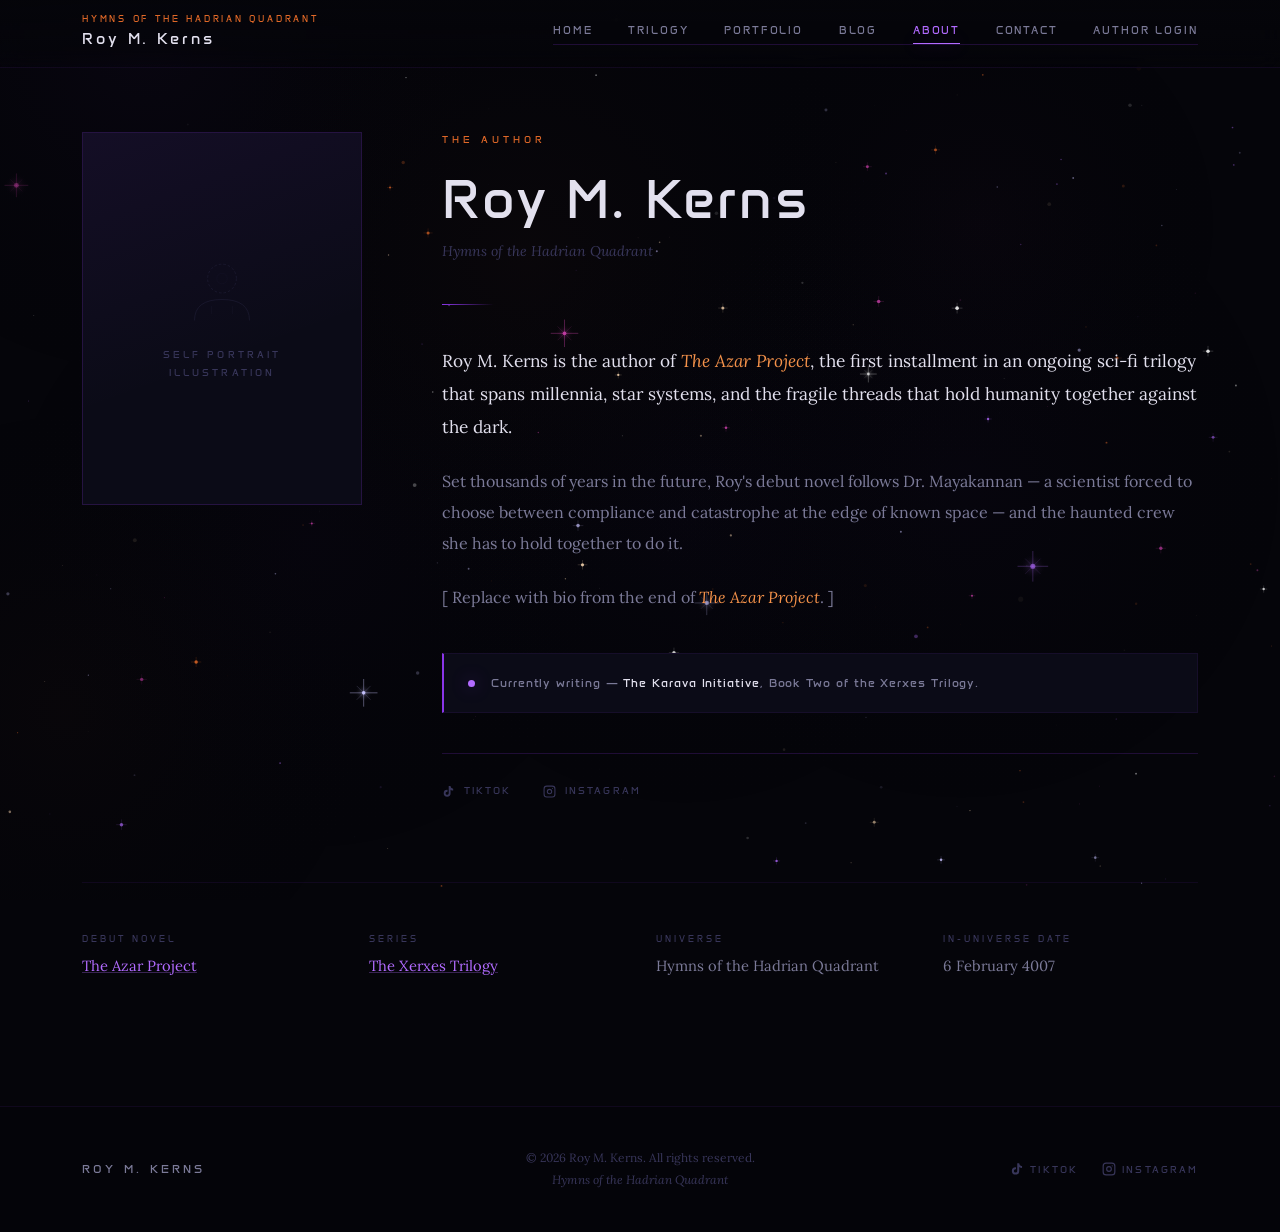
==== html/about.html @ e9818ffb "added author login to nav menu" ====
<!DOCTYPE html>
<html lang="en">
<head>
    <meta charset="UTF-8">
    <meta name="viewport" content="width=device-width, initial-scale=1.0">
    <title>About — Roy M. Kerns</title>
    <meta name="description" content="Roy M. Kerns is the author of The Azar Project and the Xerxes Trilogy, set within the Hymns of the Hadrian Quadrant universe.">
    <meta name="theme-color" content="#05050A">

    <link rel="preconnect" href="https://fonts.googleapis.com">
    <link rel="preconnect" href="https://fonts.gstatic.com" crossorigin>
    <link href="https://fonts.googleapis.com/css2?family=Anta&family=Lora:ital,wght@0,400;0,500;1,400&display=swap" rel="stylesheet">

    <link rel="stylesheet" href="../css/layout.css">
    <link rel="stylesheet" href="../css/styles.css">

    <style>
        /* ── PAGE SPACING ── */
        .about-page {
            padding-block: calc(var(--nav-h) + 4rem) 8rem;
        }

        /* ── ILLUSTRATION PLACEHOLDER ── */
        .author-photo-placeholder {
            background: var(--bg-surface);
            border: 1px solid var(--border);
        }

            .author-photo-placeholder::before {
                content: '';
                position: absolute;
                inset: 0;
                background: linear-gradient(160deg, rgba(138, 53, 232, 0.07) 0%, transparent 60%);
                pointer-events: none;
            }

        .author-photo-placeholder__inner {
            gap: 1.25rem;
            color: var(--text-dim);
        }

        .portrait-icon {
            width: 80px;
            height: 80px;
            opacity: 0.35;
        }

        .portrait-label {
            font-family: var(--font-display);
            font-size: 0.58rem;
            letter-spacing: 0.35em;
            text-transform: uppercase;
            text-align: center;
            line-height: 1.8;
        }

        /* ── BIO COLUMN ── */
        .bio-wrap {
            display: flex;
            flex-direction: column;
            gap: 0;
        }

        /* Page eyebrow */
        .about-eyebrow {
            font-family: var(--font-display);
            font-size: 0.6rem;
            letter-spacing: 0.42em;
            color: var(--orange);
            text-transform: uppercase;
            display: block;
            margin-bottom: 1.25rem;
        }

        /* Author name heading */
        .about-name {
            font-family: var(--font-display);
            font-size: clamp(2.2rem, 5vw, 3.5rem);
            letter-spacing: 0.04em;
            color: var(--text);
            margin-bottom: 0.5rem;
            line-height: 1.1;
        }

        .about-universe {
            font-family: var(--font-body);
            font-size: 0.88rem;
            font-style: italic;
            color: var(--text-dim);
            margin-bottom: 2.5rem;
        }

        /* Divider */
        .about-divider {
            width: 52px;
            height: 1px;
            background: linear-gradient(90deg, var(--purple), transparent);
            margin-bottom: 2.5rem;
        }

        /* Bio paragraphs */
        .bio-body {
            display: flex;
            flex-direction: column;
            gap: 1.4rem;
            margin-bottom: 2.5rem;
        }

            .bio-body p {
                font-family: var(--font-body);
                font-size: 1rem;
                line-height: 1.95;
                color: var(--text-muted);
            }

                .bio-body p.bio-lead {
                    font-size: 1.08rem;
                    color: var(--text);
                    line-height: 1.9;
                }

            .bio-body em {
                font-style: italic;
                color: var(--orange-light);
            }

        /* ── CURRENTLY WORKING ON ── */
        .bio-status {
            display: flex;
            align-items: flex-start;
            gap: 1rem;
            padding: 1.25rem 1.5rem;
            background: var(--bg-surface);
            border: 1px solid var(--border-sub);
            border-left: 2px solid var(--purple);
            margin-bottom: 2.5rem;
        }

        .bio-status__dot {
            width: 7px;
            height: 7px;
            border-radius: 50%;
            background: var(--purple-light);
            box-shadow: var(--glow-purple);
            flex-shrink: 0;
            margin-top: 0.35rem;
            animation: pulseDot 2.5s ease-in-out infinite;
        }

        @keyframes pulseDot {
            0%, 100% {
                opacity: 0.6;
                transform: scale(1);
            }

            50% {
                opacity: 1;
                transform: scale(1.4);
            }
        }

        .bio-status__text {
            font-family: var(--font-display);
            font-size: 0.72rem;
            letter-spacing: 0.08em;
            color: var(--text-muted);
            line-height: 1.6;
        }

            .bio-status__text span {
                color: var(--text);
            }

        /* ── SOCIAL LINKS ── */
        .about-social {
            display: flex;
            gap: 2rem;
            flex-wrap: wrap;
            padding-top: 1.75rem;
            border-top: 1px solid var(--border);
        }

        .about-social-link {
            display: inline-flex;
            align-items: center;
            gap: 0.55rem;
            font-family: var(--font-display);
            font-size: 0.65rem;
            letter-spacing: 0.2em;
            color: var(--text-dim);
            text-transform: uppercase;
            text-decoration: none;
            transition: color 0.25s ease;
            position: relative;
            padding-bottom: 2px;
        }

            .about-social-link::after {
                content: '';
                position: absolute;
                bottom: 0;
                left: 0;
                width: 0;
                height: 1px;
                background: var(--purple-light);
                transition: width 0.3s ease;
            }

            .about-social-link:hover {
                color: var(--purple-light);
            }

                .about-social-link:hover::after {
                    width: 100%;
                }

        /* ── BOOK CREDIT STRIP ── */
        .book-credit {
            margin-top: 5rem;
            padding-top: 3rem;
            border-top: 1px solid var(--border-sub);
            display: grid;
            grid-template-columns: repeat(auto-fit, minmax(220px, 1fr));
            gap: 2rem;
        }

        .book-credit__item {
            display: flex;
            flex-direction: column;
            gap: 0.4rem;
        }

        .book-credit__label {
            font-family: var(--font-display);
            font-size: 0.58rem;
            letter-spacing: 0.32em;
            color: var(--text-dim);
            text-transform: uppercase;
        }

        .book-credit__value {
            font-family: var(--font-body);
            font-size: 0.92rem;
            color: var(--text-muted);
        }

            .book-credit__value a {
                color: var(--purple-light);
                text-decoration: underline;
                text-decoration-color: rgba(178,107,255,0.3);
                transition: text-decoration-color 0.2s ease;
            }

                .book-credit__value a:hover {
                    text-decoration-color: var(--purple-light);
                }

        /* ── RESPONSIVE ── */
        @media (max-width: 960px) {
            .about-layout {
                grid-template-columns: 1fr;
                gap: 2.5rem;
            }

            .author-photo-placeholder {
                max-width: 240px;
            }
        }
    </style>
</head>
<body>

    <canvas id="starfield" aria-hidden="true"></canvas>

    <!-- NAV -->
    <header id="site-header">
        <nav aria-label="Main navigation">
            <a href="../index.html" class="nav-logo" aria-label="Roy M. Kerns — Home">
                <span class="nav-logo__universe">Hymns of the Hadrian Quadrant</span>
                <span class="nav-logo__name">Roy M. Kerns</span>
            </a>
            <ul class="nav-links" id="navLinks" role="list">
                <li><a href="../index.html">Home</a></li>
                <li><a href="trilogy.html">Trilogy</a></li>
                <li><a href="portfolio.html">Portfolio</a></li>
                <li><a href="blog.html">Blog</a></li>
                <li><a href="about.html">About</a></li>
                <li><a href="contact.html">Contact</a></li>
                <li><a href="login.html">Author Login</a></li>
            </ul>
            <button class="menu-toggle" id="menuToggle"
                    aria-controls="navLinks"
                    aria-expanded="false"
                    aria-label="Toggle navigation">
                <span></span><span></span><span></span>
            </button>
        </nav>
    </header>

    <main>
        <div class="container">
            <div class="about-page">

                <!-- TWO-COLUMN LAYOUT -->
                <div class="about-layout reveal">

                    <!-- LEFT: SELF ILLUSTRATION -->
                    <div>
                        <div class="author-photo-placeholder">
                            <!--
                                TO ADD ILLUSTRATION:
                                Replace this entire div with:
                                <img class="author-photo"
                                     src="../assets/roy-illustration.jpg"
                                     alt="Roy M. Kerns — self portrait illustration">
                            -->
                            <div class="author-photo-placeholder__inner">
                                <svg class="portrait-icon" viewBox="0 0 100 110"
                                     xmlns="http://www.w3.org/2000/svg" aria-hidden="true"
                                     fill="none" stroke="currentColor" stroke-width="1.2">
                                    <circle cx="50" cy="36" r="22" stroke-dasharray="4 3" />
                                    <path d="M8 100 Q8 68 50 68 Q92 68 92 100" />
                                    <!-- Small palette hint for illustration placeholder -->
                                    <circle cx="50" cy="36" r="8" opacity="0.3" />
                                    <line x1="34" y1="90" x2="34" y2="78" opacity="0.4" />
                                    <line x1="66" y1="90" x2="66" y2="78" opacity="0.4" />
                                </svg>
                                <span class="portrait-label">
                                    Self Portrait<br>Illustration
                                </span>
                            </div>
                        </div>
                    </div>

                    <!-- RIGHT: BIO -->
                    <div class="bio-wrap">

                        <span class="about-eyebrow">The Author</span>
                        <h1 class="about-name">Roy M. Kerns</h1>
                        <p class="about-universe">Hymns of the Hadrian Quadrant</p>
                        <div class="about-divider"></div>

                        <div class="bio-body">

                            <p class="bio-lead">
                                Roy M. Kerns is the author of <em>The Azar Project</em>,
                                the first installment in an ongoing sci-fi trilogy that spans
                                millennia, star systems, and the fragile threads that hold
                                humanity together against the dark.
                            </p>

                            <p>
                                Set thousands of years in the future, Roy's debut novel follows
                                Dr. Mayakannan — a scientist forced to choose between compliance
                                and catastrophe at the edge of known space — and the haunted crew
                                she has to hold together to do it.
                            </p>

                            <p>
                                <!--
                                    REPLACE THIS PARAGRAPH with the actual author bio
                                    from the back matter of The Azar Project.
                                    Remove this comment block once updated.
                                -->
                                [ Replace with bio from the end of <em>The Azar Project</em>. ]
                            </p>

                        </div>

                        <!-- Currently working on -->
                        <div class="bio-status">
                            <div class="bio-status__dot" aria-hidden="true"></div>
                            <p class="bio-status__text">
                                Currently writing — <span>The Karava Initiative</span>,
                                Book Two of the Xerxes Trilogy.
                            </p>
                        </div>

                        <!-- Social links -->
                        <div class="about-social" role="list">
                            <a href="https://www.tiktok.com/@YOURHANDLE"
                               class="about-social-link"
                               target="_blank" rel="noopener noreferrer"
                               role="listitem">
                                <svg width="13" height="13" viewBox="0 0 24 24" fill="currentColor" aria-hidden="true">
                                    <path d="M19.59 6.69a4.83 4.83 0 0 1-3.77-4.25V2h-3.45v13.67a2.89 2.89 0 0 1-2.88 2.5 2.89 2.89 0 0 1-2.89-2.89 2.89 2.89 0 0 1 2.89-2.89c.28 0 .54.04.79.1V9.01a6.33 6.33 0 0 0-.79-.05 6.34 6.34 0 0 0-6.34 6.34 6.34 6.34 0 0 0 6.34 6.34 6.34 6.34 0 0 0 6.33-6.34V8.69a8.28 8.28 0 0 0 4.84 1.55V6.79a4.85 4.85 0 0 1-1.07-.1z" />
                                </svg>
                                TikTok
                            </a>
                            <a href="https://www.instagram.com/YOURHANDLE"
                               class="about-social-link"
                               target="_blank" rel="noopener noreferrer"
                               role="listitem">
                                <svg width="13" height="13" viewBox="0 0 24 24" fill="none"
                                     stroke="currentColor" stroke-width="2"
                                     stroke-linecap="round" stroke-linejoin="round" aria-hidden="true">
                                    <rect x="2" y="2" width="20" height="20" rx="5" ry="5" />
                                    <circle cx="12" cy="12" r="4" />
                                    <circle cx="17.5" cy="6.5" r="1" fill="currentColor" stroke="none" />
                                </svg>
                                Instagram
                            </a>
                        </div>

                    </div>
                </div>

                <!-- BOOK CREDIT STRIP -->
                <div class="book-credit reveal">
                    <div class="book-credit__item">
                        <span class="book-credit__label">Debut Novel</span>
                        <span class="book-credit__value">
                            <a href="azar.html">The Azar Project</a>
                        </span>
                    </div>
                    <div class="book-credit__item">
                        <span class="book-credit__label">Series</span>
                        <span class="book-credit__value">
                            <a href="trilogy.html">The Xerxes Trilogy</a>
                        </span>
                    </div>
                    <div class="book-credit__item">
                        <span class="book-credit__label">Universe</span>
                        <span class="book-credit__value">Hymns of the Hadrian Quadrant</span>
                    </div>
                    <div class="book-credit__item">
                        <span class="book-credit__label">In-Universe Date</span>
                        <span class="book-credit__value">6 February 4007</span>
                    </div>
                </div>

            </div>
        </div>
    </main>

    <!-- FOOTER -->
    <footer>
        <div class="footer-inner">
            <span class="footer-name">Roy M. Kerns</span>
            <p class="footer-copy">
                &copy; <span id="year"></span> Roy M. Kerns. All rights reserved.<br>
                <span style="font-style:italic; color:var(--text-dim);">Hymns of the Hadrian Quadrant</span>
            </p>
            <div class="footer-social" role="list">
                <a href="https://www.tiktok.com/@YOURHANDLE"
                   class="footer-social-link" target="_blank" rel="noopener noreferrer" role="listitem">
                    <svg width="14" height="14" viewBox="0 0 24 24" fill="currentColor" aria-hidden="true">
                        <path d="M19.59 6.69a4.83 4.83 0 0 1-3.77-4.25V2h-3.45v13.67a2.89 2.89 0 0 1-2.88 2.5 2.89 2.89 0 0 1-2.89-2.89 2.89 2.89 0 0 1 2.89-2.89c.28 0 .54.04.79.1V9.01a6.33 6.33 0 0 0-.79-.05 6.34 6.34 0 0 0-6.34 6.34 6.34 6.34 0 0 0 6.34 6.34 6.34 6.34 0 0 0 6.33-6.34V8.69a8.28 8.28 0 0 0 4.84 1.55V6.79a4.85 4.85 0 0 1-1.07-.1z" />
                    </svg>
                    TikTok
                </a>
                <a href="https://www.instagram.com/YOURHANDLE"
                   class="footer-social-link" target="_blank" rel="noopener noreferrer" role="listitem">
                    <svg width="14" height="14" viewBox="0 0 24 24" fill="none"
                         stroke="currentColor" stroke-width="2"
                         stroke-linecap="round" stroke-linejoin="round" aria-hidden="true">
                        <rect x="2" y="2" width="20" height="20" rx="5" ry="5" />
                        <circle cx="12" cy="12" r="4" />
                        <circle cx="17.5" cy="6.5" r="1" fill="currentColor" stroke="none" />
                    </svg>
                    Instagram
                </a>
            </div>
        </div>
    </footer>

    <script src="../js/script.js"></script>
    <script>
        document.getElementById('year').textContent = new Date().getFullYear();
    </script>

</body>
</html>
---- css/layout.css ----
/* ============================================================
   LAYOUT.CSS — Structural skeleton
   roykerns.vercel.app / Hymns of the Hadrian Quadrant
   Handles: reset, containers, grids, spacing, positioning
   ============================================================ */

/* ===========================
   SPACING & SIZE TOKENS
   =========================== */
:root {
    --nav-h: 68px;
    --max-w: 1180px;
    --max-w-sm: 760px;
    --max-w-xs: 560px;
    --gutter: 2rem;
    --section-pad: 7rem;
    --section-pad-sm: 4rem;
}

/* ===========================
   RESET
   =========================== */
*, *::before, *::after {
    box-sizing: border-box;
    margin: 0;
    padding: 0;
}

html {
    font-size: 16px;
    scroll-behavior: smooth;
    -webkit-text-size-adjust: 100%;
}

body {
    min-height: 100vh;
    overflow-x: hidden;
    -webkit-font-smoothing: antialiased;
    -moz-osx-font-smoothing: grayscale;
}

img, video {
    display: block;
    max-width: 100%;
    height: auto;
}

ul, ol {
    list-style: none;
}

a {
    text-decoration: none;
    color: inherit;
}

button {
    background: none;
    border: none;
    cursor: pointer;
    font: inherit;
}

input, textarea, select {
    font: inherit;
    border: none;
    outline: none;
    -webkit-appearance: none;
}

/* ===========================
   STARFIELD CANVAS
   =========================== */
#starfield {
    position: fixed;
    inset: 0;
    z-index: 0;
    pointer-events: none;
    display: block;
}

/* ===========================
   GLOBAL STACKING
   =========================== */
header,
main,
footer,
section,
.page-wrapper {
    position: relative;
    z-index: 1;
}

/* ===========================
   CONTAINER
   =========================== */
.container {
    width: 100%;
    max-width: var(--max-w);
    margin-inline: auto;
    padding-inline: var(--gutter);
}

.container--sm {
    max-width: var(--max-w-sm);
}

.container--xs {
    max-width: var(--max-w-xs);
}

/* ===========================
   NAV LAYOUT
   =========================== */
#site-header {
    position: fixed;
    inset-block-start: 0;
    inset-inline: 0;
    height: var(--nav-h);
    z-index: 500;
}

    #site-header nav {
        max-width: var(--max-w);
        height: 100%;
        margin-inline: auto;
        padding-inline: var(--gutter);
        display: flex;
        align-items: center;
        justify-content: space-between;
        gap: 1.5rem;
    }

.nav-logo {
    display: flex;
    flex-direction: column;
    gap: 0.1rem;
    flex-shrink: 0;
    cursor: pointer;
}

.nav-links {
    display: flex;
    align-items: center;
    gap: 2.2rem;
}

    .nav-links a {
        display: block;
        white-space: nowrap;
    }

.menu-toggle {
    display: none;
    flex-direction: column;
    justify-content: center;
    gap: 5px;
    padding: 6px;
    flex-shrink: 0;
}

    .menu-toggle span {
        display: block;
        width: 22px;
        height: 1.5px;
        transform-origin: center;
        transition: transform 0.3s ease, opacity 0.3s ease;
    }

/* ===========================
   PAGE WRAPPER
   =========================== */
.page-wrapper {
    padding-top: var(--nav-h);
    min-height: 100vh;
}

/* ===========================
   HERO (HOME)
   =========================== */
.hero {
    min-height: 100vh;
    display: flex;
    align-items: center;
    padding-block: calc(var(--nav-h) + 3rem) 5rem;
    padding-inline: var(--gutter);
    max-width: var(--max-w);
    margin-inline: auto;
    position: relative;
}

.hero-content {
    max-width: 720px;
    width: 100%;
}

.hero-cta-group {
    display: flex;
    flex-wrap: wrap;
    gap: 1rem;
    align-items: center;
}

.hero-decoration {
    position: absolute;
    inset-inline-end: -50px;
    top: 50%;
    transform: translateY(-50%);
    width: 600px;
    height: 600px;
    pointer-events: none;
    overflow: visible;
}

.orbit-ring {
    position: absolute;
    border-radius: 50%;
    top: 50%;
    left: 50%;
    transform: translate(-50%, -50%);
}

/* ===========================
   SECTION HEADERS
   =========================== */
.section-header {
    margin-bottom: 3.5rem;
}

.section-header--center {
    text-align: center;
}

    .section-header--center .title-line {
        margin-inline: auto;
    }

.title-line {
    width: 52px;
    height: 1px;
    margin-top: 1.5rem;
}

/* ===========================
   TWO-COLUMN GRID (book, about)
   =========================== */
.two-col {
    display: grid;
    grid-template-columns: var(--col-a, 300px) 1fr;
    gap: var(--col-gap, 4.5rem);
    align-items: start;
}

/* ===========================
   TRILOGY PAGE
   =========================== */
.trilogy-hero {
    min-height: 100vh;
    display: flex;
    align-items: center;
    padding-block: calc(var(--nav-h) + 4rem) 6rem;
    padding-inline: var(--gutter);
    max-width: var(--max-w);
    margin-inline: auto;
}

.trilogy-books {
    padding-block: var(--section-pad);
}

.trilogy-book-entry {
    display: grid;
    grid-template-columns: 1fr 1fr;
    gap: 5rem;
    align-items: center;
    padding-block: 5rem;
}

    .trilogy-book-entry:nth-child(even) {
        direction: rtl;
    }

        .trilogy-book-entry:nth-child(even) > * {
            direction: ltr;
        }

    .trilogy-book-entry + .trilogy-book-entry {
        border-top: 1px solid var(--border);
    }

/* ===========================
   BOOK PAGE (azar, karava)
   =========================== */
.book-hero {
    min-height: 65vh;
    display: flex;
    align-items: flex-end;
    padding-block: calc(var(--nav-h) + 3rem) 4rem;
    padding-inline: var(--gutter);
    max-width: var(--max-w);
    margin-inline: auto;
}

.book-body {
    padding-block: var(--section-pad);
}

.book-main-layout {
    display: grid;
    grid-template-columns: 300px 1fr;
    gap: 5rem;
    align-items: start;
    margin-bottom: var(--section-pad);
}

.cast-grid {
    display: grid;
    grid-template-columns: repeat(auto-fill, minmax(200px, 1fr));
    gap: 2rem;
}

/* ===========================
   PORTFOLIO PAGE
   =========================== */
.portfolio-grid {
    display: grid;
    grid-template-columns: repeat(auto-fill, minmax(280px, 1fr));
    gap: 1.5rem;
}

.portfolio-item {
    display: flex;
    flex-direction: column;
}

.portfolio-item__img {
    aspect-ratio: 1;
    overflow: hidden;
    position: relative;
}

.portfolio-item__body {
    flex: 1;
    display: flex;
    flex-direction: column;
    gap: 0.4rem;
    padding: 1rem 0.25rem 0.5rem;
}

/* ===========================
   BLOG PAGE
   =========================== */
.blog-grid {
    display: grid;
    grid-template-columns: repeat(auto-fill, minmax(340px, 1fr));
    gap: 2rem;
}

.blog-card {
    display: flex;
    flex-direction: column;
}

.blog-card__body {
    flex: 1;
    display: flex;
    flex-direction: column;
    gap: 0.75rem;
    padding: 1.5rem;
}

/* ===========================
   CONTACT PAGE
   =========================== */
.contact-layout {
    display: grid;
    grid-template-columns: 1fr 1fr;
    gap: 5rem;
    align-items: start;
}

.contact-form {
    display: flex;
    flex-direction: column;
    gap: 1.5rem;
}

.form-row {
    display: grid;
    grid-template-columns: 1fr 1fr;
    gap: 1.5rem;
}

.form-group {
    display: flex;
    flex-direction: column;
    gap: 0.55rem;
}

/* ===========================
   ABOUT PAGE
   =========================== */
.about-layout {
    display: grid;
    grid-template-columns: 280px 1fr;
    gap: 5rem;
    align-items: start;
}

.author-photo {
    width: 100%;
    aspect-ratio: 3 / 4;
    object-fit: cover;
    object-position: top center;
    display: block;
}

.author-photo-placeholder {
    aspect-ratio: 3 / 4;
    position: relative;
    overflow: hidden;
}

.author-photo-placeholder__inner {
    position: absolute;
    inset: 0;
    display: flex;
    flex-direction: column;
    align-items: center;
    justify-content: center;
    gap: 1rem;
}

/* ===========================
   DASHBOARD
   =========================== */
.dashboard-layout {
    display: grid;
    grid-template-columns: 240px 1fr;
    gap: 2.5rem;
    align-items: start;
    min-height: calc(100vh - var(--nav-h) - 10rem);
}

.dashboard-sidebar {
    position: sticky;
    top: calc(var(--nav-h) + 2rem);
}

    .dashboard-sidebar nav {
        display: flex;
        flex-direction: column;
        gap: 0.25rem;
    }

/* ===========================
   COVER PLACEHOLDER
   =========================== */
.cover-placeholder {
    aspect-ratio: 2 / 3;
    position: relative;
    overflow: hidden;
}

.cover-placeholder__inner {
    position: absolute;
    inset: 0;
    display: flex;
    flex-direction: column;
    align-items: center;
    justify-content: center;
    gap: 0.75rem;
}

/* ===========================
   FOOTER LAYOUT
   =========================== */
footer {
    padding-block: 2.5rem;
}

.footer-inner {
    max-width: var(--max-w);
    margin-inline: auto;
    padding-inline: var(--gutter);
    display: grid;
    grid-template-columns: 1fr auto 1fr;
    align-items: center;
    gap: 1rem;
}

.footer-social {
    display: flex;
    gap: 1.5rem;
    justify-content: flex-end;
}

/* ===========================
   RESPONSIVE — TABLET (≤960px)
   =========================== */
@media (max-width: 960px) {
    :root {
        --section-pad: 5rem;
    }

    .two-col,
    .book-main-layout,
    .about-layout {
        grid-template-columns: 1fr;
        --col-gap: 2.5rem;
        gap: 2.5rem;
    }

    .cover-placeholder,
    .author-photo-placeholder {
        max-width: 260px;
    }

    .trilogy-book-entry {
        grid-template-columns: 1fr;
        gap: 2.5rem;
        direction: ltr !important;
    }

        .trilogy-book-entry > * {
            direction: ltr !important;
        }

    .contact-layout {
        grid-template-columns: 1fr;
        gap: 3rem;
    }

    .hero-decoration {
        display: none;
    }
}

/* ===========================
   RESPONSIVE — MOBILE (≤640px)
   =========================== */
@media (max-width: 640px) {
    :root {
        --section-pad: 4rem;
        --gutter: 1.25rem;
    }

    /* Mobile nav */
    .nav-links {
        display: none;
        position: fixed;
        inset-block-start: var(--nav-h);
        inset-inline: 0;
        flex-direction: column;
        align-items: center;
        padding-block: 2rem;
        gap: 1.75rem;
        z-index: 499;
    }

        .nav-links.open {
            display: flex;
        }

    .menu-toggle {
        display: flex;
    }

    .hero-cta-group {
        flex-direction: column;
        align-items: flex-start;
    }

    .form-row {
        grid-template-columns: 1fr;
    }

    .footer-inner {
        grid-template-columns: 1fr;
        text-align: center;
    }

    .footer-social {
        justify-content: center;
    }

    .blog-grid {
        grid-template-columns: 1fr;
    }

    .cast-grid {
        grid-template-columns: repeat(2, 1fr);
    }

    .dashboard-layout {
        grid-template-columns: 1fr;
    }

    .dashboard-sidebar {
        position: static;
    }
}
---- css/styles.css ----
/* ============================================================
   STYLES.CSS — Visual theme
   roykerns.vercel.app / Hymns of the Hadrian Quadrant
   Handles: colors, typography, components, animations
   Palette sourced directly from The Azar Project cover art
   ============================================================ */

/* ===========================
   COLOR & THEME TOKENS
   =========================== */
@import url('https://fonts.googleapis.com/css2?family=Anta&family=Lora:ital,wght@0,400;0,500;1,400&display=swap');

:root {
    /* Backgrounds */
    --bg: #05050A;
    --bg-surface: #0B0B17;
    --bg-elevated: #111126;
    --bg-card: #0E0E1E;
    /* Accent palette — from Azar Project cover */
    --purple: #8A35E8;
    --purple-light: #B26BFF;
    --purple-dim: #3E1470;
    --purple-ghost: rgba(138, 53, 232, 0.12);
    --orange: #E06828;
    --orange-light: #F5924A;
    --pink: #C840A8;
    /* Text */
    --text: #E2E0EE;
    --text-muted: #7B7A98;
    --text-dim: #38365A;
    /* Borders */
    --border: rgba(138, 53, 232, 0.20);
    --border-sub: rgba(138, 53, 232, 0.09);
    /* Glows */
    --glow-purple: 0 0 18px rgba(138, 53, 232, 0.45), 0 0 50px rgba(138, 53, 232, 0.12);
    --glow-orange: 0 0 18px rgba(224, 104, 40, 0.45), 0 0 50px rgba(224, 104, 40, 0.12);
    /* Typography */
    --font-display: 'Anta', sans-serif;
    --font-body: 'Lora', Georgia, serif;
    /* Transitions */
    --ease: cubic-bezier(0.4, 0, 0.2, 1);
    --t-fast: 0.2s;
    --t-med: 0.35s;
    --t-slow: 0.65s;
}

/* ===========================
   BASE TYPOGRAPHY
   =========================== */
body {
    background: var(--bg);
    color: var(--text);
    font-family: var(--font-body);
    font-size: 1rem;
    line-height: 1.7;
}

h1, h2, h3, h4, h5, h6 {
    font-family: var(--font-display);
    font-weight: 400; /* Anta is single-weight */
    line-height: 1.1;
    color: var(--text);
}

p {
    line-height: 1.85;
}

em {
    font-style: italic;
    color: var(--orange-light);
}

strong {
    font-family: var(--font-display);
    font-weight: 400;
    color: var(--text);
    letter-spacing: 0.05em;
}

::selection {
    background: rgba(138, 53, 232, 0.35);
    color: var(--text);
}

/* ===========================
   SCROLLBAR
   =========================== */
::-webkit-scrollbar {
    width: 6px;
}

::-webkit-scrollbar-track {
    background: var(--bg);
}

::-webkit-scrollbar-thumb {
    background: var(--purple-dim);
    border-radius: 3px;
}

    ::-webkit-scrollbar-thumb:hover {
        background: var(--purple);
    }

/* ===========================
   NAVIGATION
   =========================== */
#site-header {
    background: linear-gradient(to bottom, rgba(5, 5, 10, 0.95) 0%, rgba(5, 5, 10, 0.70) 75%, transparent 100%);
    backdrop-filter: blur(12px);
    -webkit-backdrop-filter: blur(12px);
    border-bottom: 1px solid var(--border-sub);
    transition: border-color var(--t-med) ease;
}

    #site-header.scrolled {
        border-bottom-color: var(--border);
    }

/* Logo */
.nav-logo__universe {
    font-family: var(--font-display);
    font-size: 0.58rem;
    letter-spacing: 0.3em;
    color: var(--orange);
    text-transform: uppercase;
    line-height: 1;
    transition: color var(--t-fast) ease;
}

.nav-logo__name {
    font-family: var(--font-display);
    font-size: 1rem;
    letter-spacing: 0.18em;
    color: var(--text);
    transition: color var(--t-fast) ease;
}

.nav-logo:hover .nav-logo__name {
    color: var(--purple-light);
}

.nav-logo:hover .nav-logo__universe {
    color: var(--orange-light);
}

/* Nav links */
.nav-links a {
    font-family: var(--font-display);
    font-size: 0.68rem;
    letter-spacing: 0.18em;
    color: var(--text-muted);
    text-transform: uppercase;
    transition: color var(--t-fast) ease;
    position: relative;
    padding-bottom: 3px;
}

    .nav-links a::after {
        content: '';
        position: absolute;
        bottom: 0;
        left: 0;
        width: 0;
        height: 1px;
        background: var(--purple-light);
        box-shadow: var(--glow-purple);
        transition: width var(--t-med) var(--ease);
    }

    .nav-links a:hover,
    .nav-links a.active {
        color: var(--text);
    }

        .nav-links a:hover::after,
        .nav-links a.active::after {
            width: 100%;
        }

    .nav-links a.active {
        color: var(--purple-light);
    }

/* Mobile nav bg */
.nav-links {
    background: rgba(5, 5, 10, 0.98);
    border-bottom: 1px solid var(--border);
}

/* Hamburger lines */
.menu-toggle span {
    background: var(--text-muted);
}

.menu-toggle:hover span {
    background: var(--text);
}

.menu-toggle.open span:nth-child(1) {
    transform: translateY(6.5px) rotate(45deg);
}

.menu-toggle.open span:nth-child(2) {
    opacity: 0;
}

.menu-toggle.open span:nth-child(3) {
    transform: translateY(-6.5px) rotate(-45deg);
}

/* ===========================
   HERO — HOME
   =========================== */
.hero-universe {
    font-family: var(--font-display);
    font-size: 0.65rem;
    letter-spacing: 0.45em;
    color: var(--orange);
    text-transform: uppercase;
    margin-bottom: 2rem;
    opacity: 0;
    animation: fadeUp 0.7s ease forwards 0.15s;
}

.hero-title {
    font-family: var(--font-display);
    font-size: clamp(3rem, 8vw, 7.5rem);
    letter-spacing: 0.06em;
    line-height: 1.0;
    color: var(--text);
    margin-bottom: 0.5rem;
    opacity: 0;
    animation: fadeUp 0.7s ease forwards 0.35s;
}

    .hero-title span {
        display: block;
        background: linear-gradient(120deg, var(--orange) 0%, var(--pink) 45%, var(--purple-light) 100%);
        -webkit-background-clip: text;
        -webkit-text-fill-color: transparent;
        background-clip: text;
    }

.hero-subtitle {
    font-family: var(--font-display);
    font-size: clamp(1.1rem, 2.5vw, 1.6rem);
    letter-spacing: 0.18em;
    color: var(--text-muted);
    margin-bottom: 0.75rem;
    opacity: 0;
    animation: fadeUp 0.7s ease forwards 0.55s;
}

.hero-by {
    font-family: var(--font-body);
    font-size: 0.85rem;
    letter-spacing: 0.12em;
    color: var(--text-dim);
    font-style: italic;
    margin-bottom: 2.75rem;
    opacity: 0;
    animation: fadeUp 0.7s ease forwards 0.7s;
}

.hero-cta-group {
    opacity: 0;
    animation: fadeUp 0.7s ease forwards 0.9s;
}

/* ===========================
   ORBIT DECORATION
   =========================== */
.hero-decoration {
    opacity: 0;
    animation: fadeIn 2s ease forwards 1.4s;
}

.orbit-center {
    position: absolute;
    width: 10px;
    height: 10px;
    border-radius: 50%;
    background: var(--purple-light);
    box-shadow: var(--glow-purple);
    top: 50%;
    left: 50%;
    transform: translate(-50%, -50%);
    animation: pulse 3.5s ease-in-out infinite;
}

.ring-1 {
    width: 170px;
    height: 170px;
    border: 1px solid rgba(138, 53, 232, 0.35);
    animation: spinRing 22s linear infinite;
}

.ring-2 {
    width: 320px;
    height: 320px;
    border: 1px solid rgba(224, 104, 40, 0.18);
    animation: spinRing 38s linear infinite reverse;
}

.ring-3 {
    width: 490px;
    height: 490px;
    border: 1px solid rgba(138, 53, 232, 0.08);
    animation: spinRing 62s linear infinite;
}

.orbit-ring::before {
    content: '';
    position: absolute;
    border-radius: 50%;
    top: -3px;
    left: 50%;
    transform: translateX(-50%);
}

.ring-1::before {
    width: 6px;
    height: 6px;
    background: var(--purple-light);
    box-shadow: var(--glow-purple);
    top: -3px;
}

.ring-2::before {
    width: 5px;
    height: 5px;
    background: var(--orange);
    box-shadow: var(--glow-orange);
    top: -2.5px;
}

.ring-3::before {
    width: 4px;
    height: 4px;
    background: var(--purple);
    top: -2px;
}

/* ===========================
   SECTION LABELS & TITLES
   =========================== */
.section-label {
    font-family: var(--font-display);
    font-size: 0.6rem;
    letter-spacing: 0.42em;
    color: var(--orange);
    text-transform: uppercase;
    display: block;
    margin-bottom: 1rem;
}

.section-title {
    font-family: var(--font-display);
    font-size: clamp(2rem, 5vw, 3.5rem);
    letter-spacing: 0.04em;
    color: var(--text);
    margin-bottom: 0.75rem;
}

.section-intro {
    font-family: var(--font-body);
    font-size: 1.05rem;
    color: var(--text-muted);
    line-height: 1.9;
    margin-bottom: 0;
}

.title-line {
    background: linear-gradient(90deg, transparent, var(--purple), transparent);
    box-shadow: var(--glow-purple);
    opacity: 0.7;
}

/* ===========================
   BUTTONS
   =========================== */
.btn,
.btn-primary,
.btn-ghost,
.btn-outline {
    display: inline-flex;
    align-items: center;
    gap: 0.6rem;
    font-family: var(--font-display);
    font-size: 0.68rem;
    letter-spacing: 0.2em;
    padding: 0.85rem 2rem;
    cursor: pointer;
    text-transform: uppercase;
    transition: all var(--t-med) var(--ease);
    position: relative;
    overflow: hidden;
    clip-path: polygon(10px 0%, 100% 0%, calc(100% - 10px) 100%, 0% 100%);
    white-space: nowrap;
}

.btn-primary {
    background: var(--purple);
    color: var(--text);
    border: 1px solid var(--purple);
}

    .btn-primary::before {
        content: '';
        position: absolute;
        inset: 0;
        background: linear-gradient(90deg, transparent, rgba(255,255,255,0.07), transparent);
        transform: translateX(-100%);
        transition: transform 0.5s ease;
    }

    .btn-primary:hover {
        background: var(--purple-light);
        border-color: var(--purple-light);
        box-shadow: var(--glow-purple);
        transform: translateY(-2px);
    }

        .btn-primary:hover::before {
            transform: translateX(100%);
        }

.btn-ghost {
    background: transparent;
    color: var(--text-muted);
    border: 1px solid var(--text-dim);
}

    .btn-ghost:hover {
        color: var(--text);
        border-color: var(--text-muted);
        background: rgba(255,255,255,0.03);
        transform: translateY(-2px);
    }

.btn-outline {
    background: transparent;
    color: var(--purple-light);
    border: 1px solid var(--border);
}

    .btn-outline:hover {
        background: var(--purple-ghost);
        border-color: var(--purple);
        transform: translateY(-2px);
    }

/* ===========================
   CARDS
   =========================== */
.card {
    background: var(--bg-card);
    border: 1px solid var(--border-sub);
    transition: border-color var(--t-med) ease, box-shadow var(--t-med) ease;
}

    .card:hover {
        border-color: var(--border);
        box-shadow: 0 0 30px rgba(138, 53, 232, 0.06);
    }

/* ===========================
   PORTFOLIO ITEM
   =========================== */
.portfolio-item__img {
    background: var(--bg-surface);
    border: 1px solid var(--border-sub);
    transition: border-color var(--t-med) ease;
}

    .portfolio-item__img img {
        width: 100%;
        height: 100%;
        object-fit: cover;
        transition: transform 0.5s var(--ease);
    }

.portfolio-item:hover .portfolio-item__img {
    border-color: var(--border);
}

    .portfolio-item:hover .portfolio-item__img img {
        transform: scale(1.04);
    }

.portfolio-item__title {
    font-family: var(--font-display);
    font-size: 0.85rem;
    letter-spacing: 0.08em;
    color: var(--text);
}

.portfolio-item__desc {
    font-family: var(--font-body);
    font-size: 0.85rem;
    color: var(--text-muted);
    line-height: 1.6;
}

.portfolio-item__date {
    font-family: var(--font-display);
    font-size: 0.6rem;
    letter-spacing: 0.25em;
    color: var(--text-dim);
    margin-top: auto;
}

/* ===========================
   BLOG CARD
   =========================== */
.blog-card {
    background: var(--bg-card);
    border: 1px solid var(--border-sub);
    transition: border-color var(--t-med) ease, transform var(--t-med) ease;
}

    .blog-card:hover {
        border-color: var(--border);
        transform: translateY(-3px);
        box-shadow: 0 8px 40px rgba(0,0,0,0.4);
    }

.blog-card__img {
    aspect-ratio: 16 / 9;
    overflow: hidden;
    background: var(--bg-surface);
    position: relative;
}

    .blog-card__img img {
        width: 100%;
        height: 100%;
        object-fit: cover;
        transition: transform 0.5s var(--ease);
    }

.blog-card:hover .blog-card__img img {
    transform: scale(1.04);
}

.blog-card__tag {
    font-family: var(--font-display);
    font-size: 0.58rem;
    letter-spacing: 0.32em;
    color: var(--orange);
    text-transform: uppercase;
}

.blog-card__title {
    font-family: var(--font-display);
    font-size: 1.1rem;
    letter-spacing: 0.04em;
    color: var(--text);
    line-height: 1.3;
}

.blog-card__excerpt {
    font-family: var(--font-body);
    font-size: 0.88rem;
    color: var(--text-muted);
    line-height: 1.75;
    flex: 1;
}

.blog-card__meta {
    font-family: var(--font-display);
    font-size: 0.6rem;
    letter-spacing: 0.22em;
    color: var(--text-dim);
    margin-top: auto;
    padding-top: 0.75rem;
    border-top: 1px solid var(--border-sub);
}

/* ===========================
   COVER PLACEHOLDER
   =========================== */
.cover-placeholder {
    background: var(--bg-surface);
    border: 1px solid var(--border);
    transition: border-color var(--t-med) ease;
}

    .cover-placeholder:hover {
        border-color: rgba(138, 53, 232, 0.4);
    }

.cover-placeholder__inner {
    color: var(--text-dim);
    gap: 0.5rem;
}

.cover-placeholder__icon {
    font-size: 2rem;
    color: var(--purple-dim);
}

.cover-placeholder__label {
    font-family: var(--font-display);
    font-size: 0.6rem;
    letter-spacing: 0.35em;
    color: var(--text-muted);
}

.cover-placeholder__sub {
    font-family: var(--font-body);
    font-size: 0.72rem;
    font-style: italic;
    color: var(--text-dim);
}

/* ===========================
   BOOK META TABLE
   =========================== */
.book-meta {
    border-top: 1px solid var(--border);
    padding-top: 1.75rem;
    margin-top: 1.75rem;
    display: flex;
    flex-direction: column;
    gap: 1.1rem;
}

.meta-row {
    display: flex;
    flex-direction: column;
    gap: 0.3rem;
}

.meta-label {
    font-family: var(--font-display);
    font-size: 0.58rem;
    letter-spacing: 0.32em;
    color: var(--text-dim);
    text-transform: uppercase;
}

.meta-value {
    font-family: var(--font-body);
    font-size: 0.92rem;
    color: var(--text-muted);
}

/* ===========================
   BLURB / LONG TEXT
   =========================== */
.blurb {
    display: flex;
    flex-direction: column;
    gap: 1.5rem;
}

    .blurb p {
        font-family: var(--font-body);
        font-size: 1.05rem;
        line-height: 1.95;
        color: var(--text-muted);
    }

    .blurb .blurb-hook {
        font-size: 1.1rem;
        color: var(--text);
        font-style: italic;
        padding-left: 1.5rem;
        border-left: 2px solid var(--orange);
        box-shadow: -2px 0 14px rgba(224, 104, 40, 0.18);
    }

/* ===========================
   CAST CARD
   =========================== */
.cast-card {
    background: var(--bg-card);
    border: 1px solid var(--border-sub);
    padding: 1.25rem;
    transition: border-color var(--t-med) ease;
}

    .cast-card:hover {
        border-color: var(--border);
    }

.cast-card__art {
    aspect-ratio: 3 / 4;
    background: var(--bg-surface);
    margin-bottom: 1rem;
    overflow: hidden;
    position: relative;
}

    .cast-card__art img {
        width: 100%;
        height: 100%;
        object-fit: cover;
        transition: transform 0.5s var(--ease);
    }

.cast-card:hover .cast-card__art img {
    transform: scale(1.04);
}

.cast-card__art-placeholder {
    position: absolute;
    inset: 0;
    display: flex;
    flex-direction: column;
    align-items: center;
    justify-content: center;
    color: var(--text-dim);
    gap: 0.5rem;
    font-family: var(--font-display);
    font-size: 0.58rem;
    letter-spacing: 0.3em;
}

.cast-card__name {
    font-family: var(--font-display);
    font-size: 0.9rem;
    letter-spacing: 0.08em;
    color: var(--text);
    margin-bottom: 0.3rem;
}

.cast-card__role {
    font-family: var(--font-body);
    font-size: 0.78rem;
    font-style: italic;
    color: var(--orange-light);
    margin-bottom: 0.6rem;
}

.cast-card__desc {
    font-family: var(--font-body);
    font-size: 0.82rem;
    line-height: 1.7;
    color: var(--text-muted);
}

/* ===========================
   FORMS
   =========================== */
.form-group label {
    font-family: var(--font-display);
    font-size: 0.58rem;
    letter-spacing: 0.32em;
    color: var(--text-dim);
    text-transform: uppercase;
}

.form-group input,
.form-group textarea,
.form-group select {
    background: var(--bg-surface);
    border: 1px solid var(--text-dim);
    color: var(--text);
    font-family: var(--font-body);
    font-size: 0.95rem;
    padding: 0.85rem 1.1rem;
    width: 100%;
    resize: none;
    transition: border-color var(--t-fast) ease, box-shadow var(--t-fast) ease;
}

    .form-group input::placeholder,
    .form-group textarea::placeholder {
        color: var(--text-dim);
        font-style: italic;
    }

    .form-group input:focus,
    .form-group textarea:focus,
    .form-group select:focus {
        border-color: var(--purple);
        box-shadow: 0 0 0 2px rgba(138, 53, 232, 0.12);
    }

    .form-group input.error,
    .form-group textarea.error {
        border-color: var(--orange);
    }

/* ===========================
   ABOUT BIO
   =========================== */
.author-photo-placeholder {
    background: var(--bg-surface);
    border: 1px solid var(--border);
}

.author-photo-placeholder__inner {
    color: var(--text-dim);
}

    .author-photo-placeholder__inner svg {
        width: 72px;
        height: 72px;
        color: var(--text-dim);
    }

    .author-photo-placeholder__inner span {
        font-family: var(--font-display);
        font-size: 0.6rem;
        letter-spacing: 0.32em;
        text-transform: uppercase;
    }

.bio-intro {
    font-size: 1.1rem;
    color: var(--text);
    line-height: 1.95;
}

.bio-body {
    font-size: 1rem;
    color: var(--text-muted);
    line-height: 1.9;
}

.social-links {
    display: flex;
    gap: 2rem;
    flex-wrap: wrap;
    padding-top: 1.75rem;
    border-top: 1px solid var(--border);
}

.social-link {
    font-family: var(--font-display);
    font-size: 0.62rem;
    letter-spacing: 0.22em;
    color: var(--text-dim);
    text-transform: uppercase;
    transition: color var(--t-fast) ease;
    position: relative;
    padding-bottom: 2px;
}

    .social-link::after {
        content: '';
        position: absolute;
        bottom: 0;
        left: 0;
        width: 0;
        height: 1px;
        background: var(--purple-light);
        transition: width var(--t-med) var(--ease);
    }

    .social-link:hover {
        color: var(--purple-light);
    }

        .social-link:hover::after {
            width: 100%;
        }

/* ===========================
   TRILOGY PAGE
   =========================== */
.trilogy-number {
    font-family: var(--font-display);
    font-size: clamp(4rem, 12vw, 9rem);
    letter-spacing: 0.04em;
    color: var(--border-sub);
    line-height: 1;
    user-select: none;
    margin-bottom: -0.5rem;
}

.trilogy-book-entry .book-title-link {
    display: inline-block;
    font-family: var(--font-display);
    font-size: clamp(2rem, 4.5vw, 3.2rem);
    letter-spacing: 0.05em;
    color: var(--text);
    margin-bottom: 0.5rem;
    transition: color var(--t-med) ease;
}

    .trilogy-book-entry .book-title-link:hover {
        color: var(--purple-light);
    }

.trilogy-series-badge {
    font-family: var(--font-display);
    font-size: 0.6rem;
    letter-spacing: 0.4em;
    color: var(--orange);
    text-transform: uppercase;
    margin-bottom: 0.75rem;
    display: block;
}

/* ===========================
   DASHBOARD
   =========================== */
.dashboard-sidebar {
    background: var(--bg-surface);
    border: 1px solid var(--border-sub);
    padding: 1.5rem 0;
}

.dash-nav-link {
    display: block;
    font-family: var(--font-display);
    font-size: 0.68rem;
    letter-spacing: 0.15em;
    color: var(--text-muted);
    text-transform: uppercase;
    padding: 0.75rem 1.5rem;
    transition: color var(--t-fast) ease, background var(--t-fast) ease;
    border-left: 2px solid transparent;
}

    .dash-nav-link:hover {
        color: var(--text);
        background: var(--bg-elevated);
    }

    .dash-nav-link.active {
        color: var(--purple-light);
        border-left-color: var(--purple);
        background: var(--bg-elevated);
    }

.dashboard-panel {
    background: var(--bg-card);
    border: 1px solid var(--border-sub);
    padding: 2rem;
}

.dash-panel-title {
    font-family: var(--font-display);
    font-size: 1.1rem;
    letter-spacing: 0.08em;
    color: var(--text);
    margin-bottom: 1.75rem;
    padding-bottom: 1rem;
    border-bottom: 1px solid var(--border-sub);
}

.dash-stat {
    background: var(--bg-surface);
    border: 1px solid var(--border-sub);
    padding: 1.25rem 1.5rem;
    display: flex;
    flex-direction: column;
    gap: 0.3rem;
}

.dash-stat__num {
    font-family: var(--font-display);
    font-size: 2rem;
    color: var(--purple-light);
}

.dash-stat__label {
    font-family: var(--font-display);
    font-size: 0.58rem;
    letter-spacing: 0.3em;
    color: var(--text-dim);
    text-transform: uppercase;
}

/* ===========================
   FOOTER
   =========================== */
footer {
    background: rgba(5, 5, 10, 0.92);
    border-top: 1px solid var(--border-sub);
}

.footer-name {
    font-family: var(--font-display);
    font-size: 0.72rem;
    letter-spacing: 0.28em;
    color: var(--text-muted);
    text-transform: uppercase;
}

.footer-copy {
    font-family: var(--font-body);
    font-size: 0.75rem;
    color: var(--text-dim);
    text-align: center;
}

.footer-social-link {
    font-family: var(--font-display);
    font-size: 0.65rem;
    letter-spacing: 0.2em;
    color: var(--text-dim);
    text-transform: uppercase;
    transition: color var(--t-fast) ease;
    display: flex;
    align-items: center;
    gap: 0.4rem;
}

    .footer-social-link:hover {
        color: var(--purple-light);
    }

/* ===========================
   REVEAL ANIMATIONS
   =========================== */
.reveal {
    opacity: 0;
    transform: translateY(20px);
    transition: opacity var(--t-slow) ease, transform var(--t-slow) ease;
}

    .reveal.visible {
        opacity: 1;
        transform: translateY(0);
    }

.reveal-delay-1 {
    transition-delay: 0.1s;
}

.reveal-delay-2 {
    transition-delay: 0.2s;
}

.reveal-delay-3 {
    transition-delay: 0.3s;
}

/* ===========================
   PARALLAX (used on trilogy)
   =========================== */
.parallax-layer {
    will-change: transform;
}

/* ===========================
   LOADING STATE
   =========================== */
.loading-ring {
    width: 32px;
    height: 32px;
    border: 2px solid var(--border);
    border-top-color: var(--purple);
    border-radius: 50%;
    animation: spin 0.8s linear infinite;
    display: inline-block;
}

.loading-text {
    font-family: var(--font-display);
    font-size: 0.65rem;
    letter-spacing: 0.32em;
    color: var(--text-dim);
    text-transform: uppercase;
}

/* ===========================
   KEYFRAMES
   =========================== */
@keyframes fadeUp {
    from {
        opacity: 0;
        transform: translateY(16px);
    }

    to {
        opacity: 1;
        transform: translateY(0);
    }
}

@keyframes fadeIn {
    from {
        opacity: 0;
    }

    to {
        opacity: 1;
    }
}

@keyframes spinRing {
    from {
        transform: translate(-50%, -50%) rotate(0deg);
    }

    to {
        transform: translate(-50%, -50%) rotate(360deg);
    }
}

@keyframes pulse {
    0%, 100% {
        transform: translate(-50%, -50%) scale(1);
        opacity: 0.8;
    }

    50% {
        transform: translate(-50%, -50%) scale(1.6);
        opacity: 1;
    }
}

@keyframes spin {
    to {
        transform: rotate(360deg);
    }
}

@keyframes shimmer {
    from {
        background-position: -200% 0;
    }

    to {
        background-position: 200% 0;
    }
}

/* Skeleton loader */
.skeleton {
    background: linear-gradient(90deg, var(--bg-surface) 25%, var(--bg-elevated) 50%, var(--bg-surface) 75%);
    background-size: 200% 100%;
    animation: shimmer 1.5s infinite;
}

/* ===========================
   UTILITY CLASSES
   =========================== */
.text-orange {
    color: var(--orange);
}

.text-purple {
    color: var(--purple-light);
}

.text-muted {
    color: var(--text-muted);
}

.text-dim {
    color: var(--text-dim);
}

.font-display {
    font-family: var(--font-display);
}

.font-body {
    font-family: var(--font-body);
}

.visually-hidden {
    position: absolute;
    width: 1px;
    height: 1px;
    padding: 0;
    margin: -1px;
    overflow: hidden;
    clip: rect(0,0,0,0);
    border: 0;
}
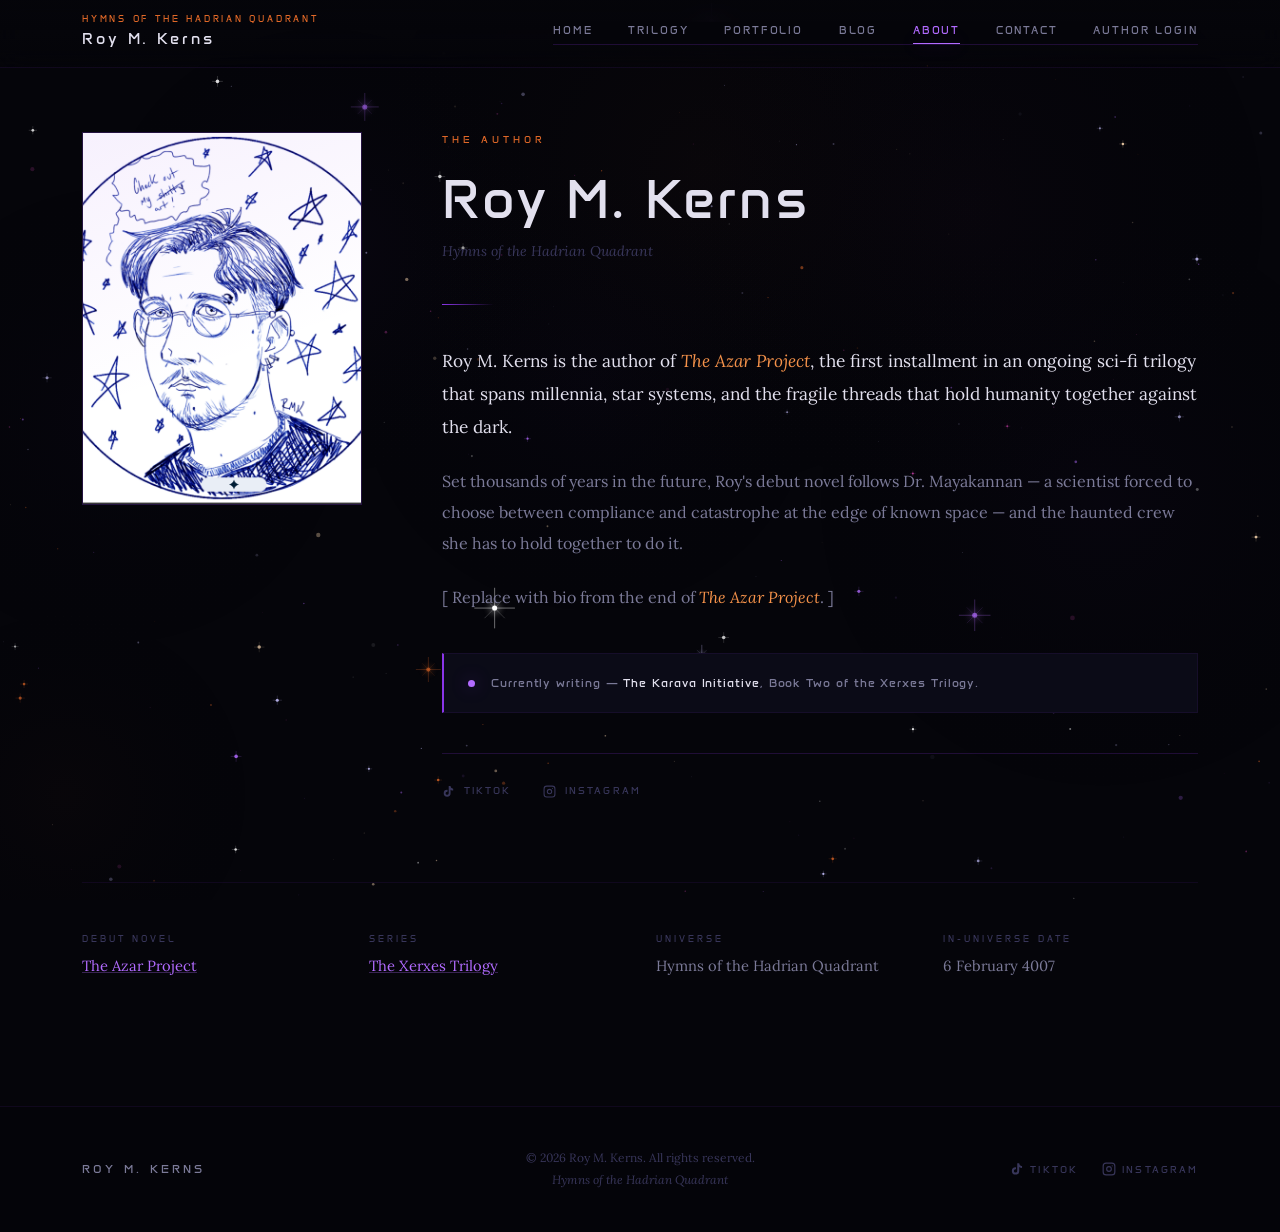
==== commit b3e97fdb: "added tiktok handles and images to site" ====
--- a/html/about.html
+++ b/html/about.html
@@ -314,21 +314,7 @@
                                      src="../assets/roy-illustration.jpg"
                                      alt="Roy M. Kerns — self portrait illustration">
                             -->
-                            <div class="author-photo-placeholder__inner">
-                                <svg class="portrait-icon" viewBox="0 0 100 110"
-                                     xmlns="http://www.w3.org/2000/svg" aria-hidden="true"
-                                     fill="none" stroke="currentColor" stroke-width="1.2">
-                                    <circle cx="50" cy="36" r="22" stroke-dasharray="4 3" />
-                                    <path d="M8 100 Q8 68 50 68 Q92 68 92 100" />
-                                    <!-- Small palette hint for illustration placeholder -->
-                                    <circle cx="50" cy="36" r="8" opacity="0.3" />
-                                    <line x1="34" y1="90" x2="34" y2="78" opacity="0.4" />
-                                    <line x1="66" y1="90" x2="66" y2="78" opacity="0.4" />
-                                </svg>
-                                <span class="portrait-label">
-                                    Self Portrait<br>Illustration
-                                </span>
-                            </div>
+                            <img class="author-photo" src="../images/RoyAuthorPortrait.png" alt="Roy M. Kerns — self portrait illustration">
                         </div>
                     </div>
 
@@ -378,7 +364,7 @@
 
                         <!-- Social links -->
                         <div class="about-social" role="list">
-                            <a href="https://www.tiktok.com/@YOURHANDLE"
+                            <a href="https://www.tiktok.com/@beefsauce"
                                class="about-social-link"
                                target="_blank" rel="noopener noreferrer"
                                role="listitem">
@@ -442,7 +428,7 @@
                 <span style="font-style:italic; color:var(--text-dim);">Hymns of the Hadrian Quadrant</span>
             </p>
             <div class="footer-social" role="list">
-                <a href="https://www.tiktok.com/@YOURHANDLE"
+                <a href="https://www.tiktok.com/@beefsauce"
                    class="footer-social-link" target="_blank" rel="noopener noreferrer" role="listitem">
                     <svg width="14" height="14" viewBox="0 0 24 24" fill="currentColor" aria-hidden="true">
                         <path d="M19.59 6.69a4.83 4.83 0 0 1-3.77-4.25V2h-3.45v13.67a2.89 2.89 0 0 1-2.88 2.5 2.89 2.89 0 0 1-2.89-2.89 2.89 2.89 0 0 1 2.89-2.89c.28 0 .54.04.79.1V9.01a6.33 6.33 0 0 0-.79-.05 6.34 6.34 0 0 0-6.34 6.34 6.34 6.34 0 0 0 6.34 6.34 6.34 6.34 0 0 0 6.33-6.34V8.69a8.28 8.28 0 0 0 4.84 1.55V6.79a4.85 4.85 0 0 1-1.07-.1z" />
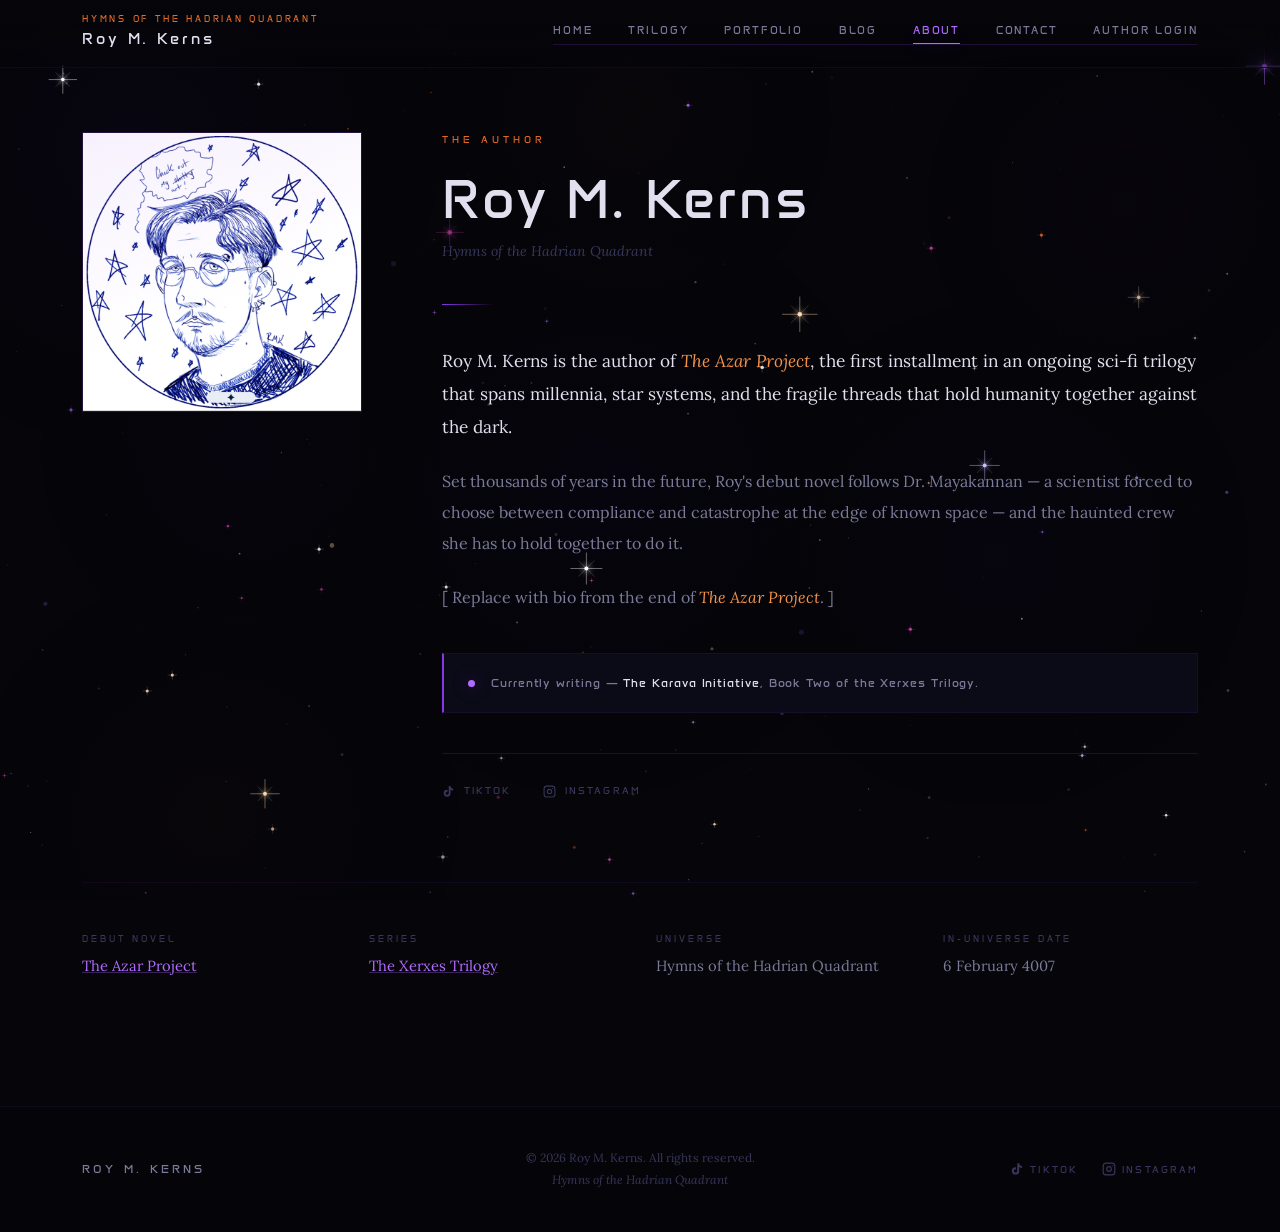
==== commit a135b2cd: "changes to image placeholder css with images uploaded now" ====
--- a/html/about.html
+++ b/html/about.html
@@ -307,13 +307,6 @@
                     <!-- LEFT: SELF ILLUSTRATION -->
                     <div>
                         <div class="author-photo-placeholder">
-                            <!--
-                                TO ADD ILLUSTRATION:
-                                Replace this entire div with:
-                                <img class="author-photo"
-                                     src="../assets/roy-illustration.jpg"
-                                     alt="Roy M. Kerns — self portrait illustration">
-                            -->
                             <img class="author-photo" src="../images/RoyAuthorPortrait.png" alt="Roy M. Kerns — self portrait illustration">
                         </div>
                     </div>
--- a/css/layout.css
+++ b/css/layout.css
@@ -409,14 +409,14 @@
 
 .author-photo {
     width: 100%;
-    aspect-ratio: 3 / 4;
+    aspect-ratio: 4 / 4; /* changed experimentally from 3/4 to 4/4/ */
     object-fit: cover;
     object-position: top center;
     display: block;
 }
 
 .author-photo-placeholder {
-    aspect-ratio: 3 / 4;
+    aspect-ratio: 4 / 4; /* changed experimentally from 3/4 to 4/4/ */
     position: relative;
     overflow: hidden;
 }
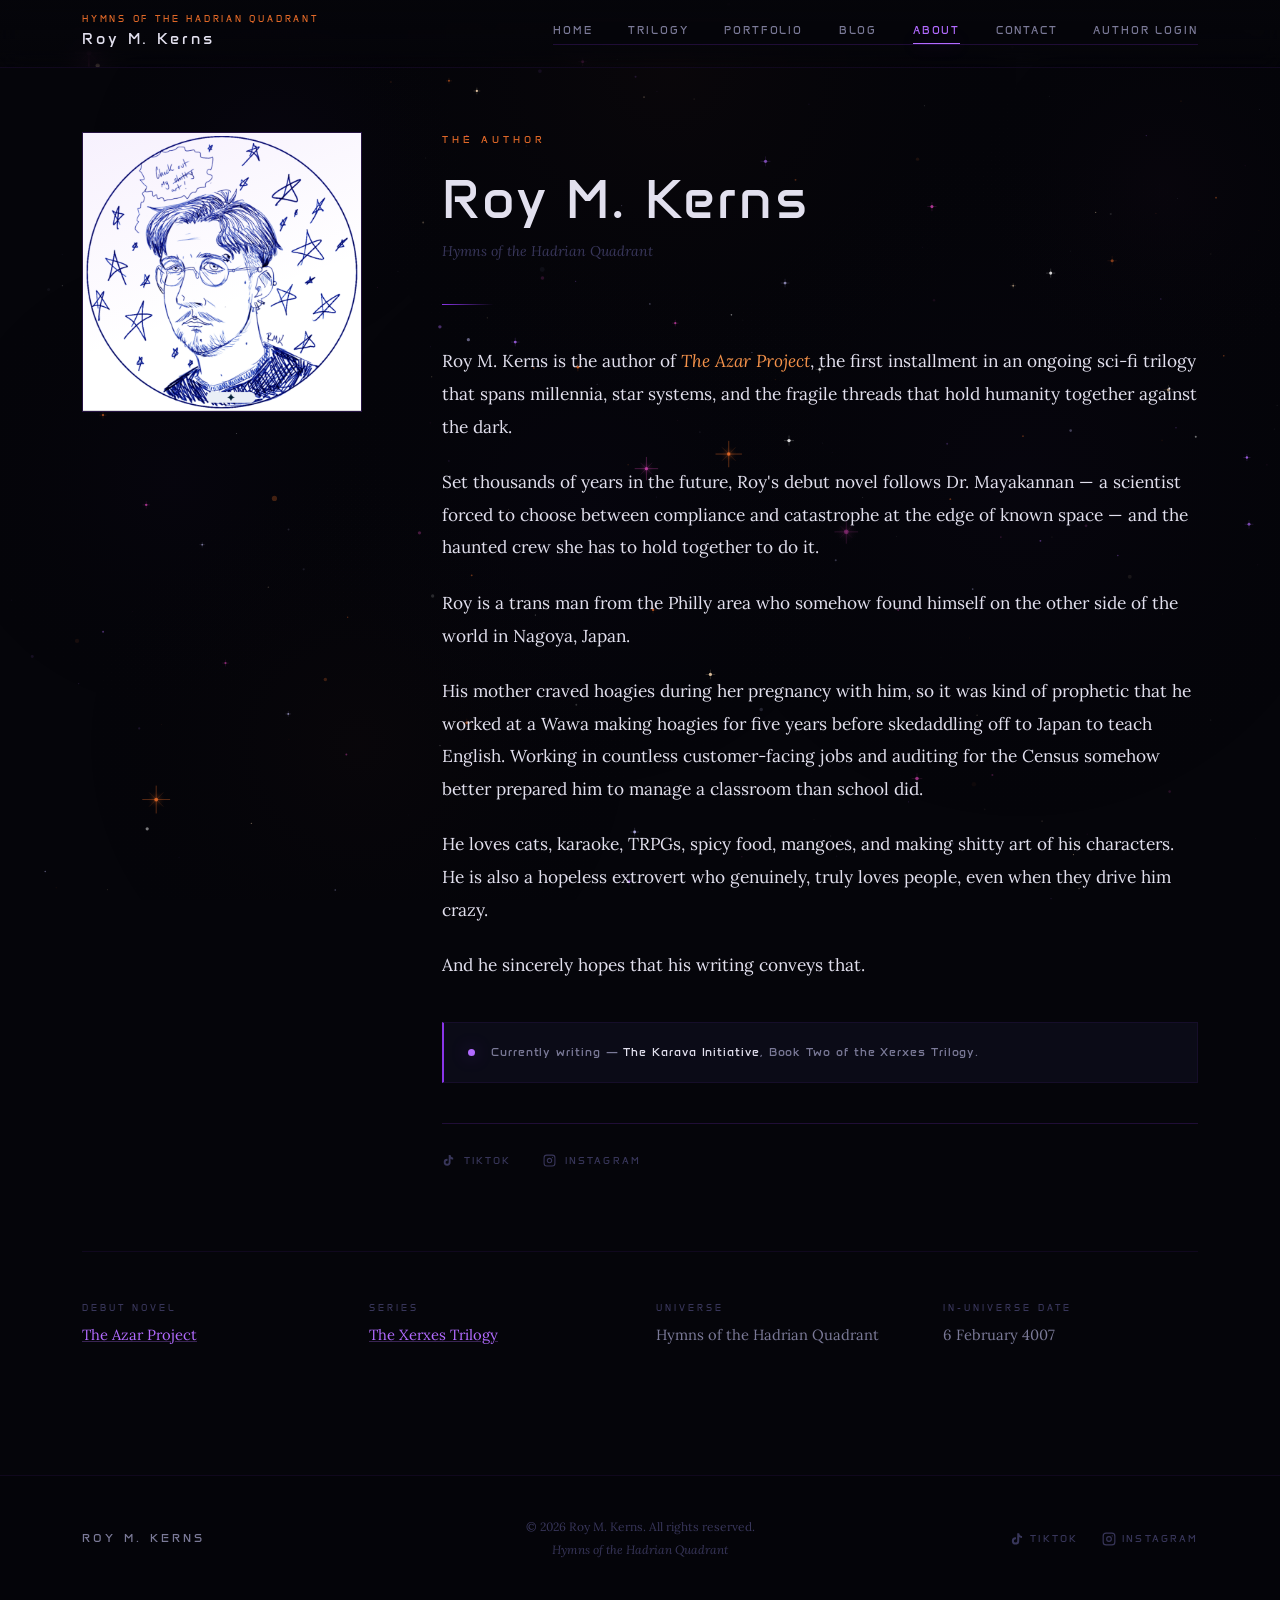
==== commit e625eb87: "changes to about page to include the bio finally" ====
--- a/html/about.html
+++ b/html/about.html
@@ -328,21 +328,22 @@
                                 humanity together against the dark.
                             </p>
 
-                            <p>
+                            <p class="bio-lead">
                                 Set thousands of years in the future, Roy's debut novel follows
                                 Dr. Mayakannan — a scientist forced to choose between compliance
                                 and catastrophe at the edge of known space — and the haunted crew
                                 she has to hold together to do it.
                             </p>
 
-                            <p>
-                                <!--
-                                    REPLACE THIS PARAGRAPH with the actual author bio
-                                    from the back matter of The Azar Project.
-                                    Remove this comment block once updated.
-                                -->
-                                [ Replace with bio from the end of <em>The Azar Project</em>. ]
+                            <p class="bio-lead">
+                                Roy is a trans man from the Philly area who somehow found himself on the other side of the world in Nagoya, Japan.
                             </p>
+                            <p class="bio-lead">
+                                His mother craved hoagies during her pregnancy with him, so it was kind of prophetic that he worked at a Wawa making hoagies for five years before skedaddling off to Japan to teach English. Working in countless customer-facing jobs and auditing for the Census somehow better prepared him to manage a classroom than school did.
+                            </p>
+                            <p class="bio-lead">He loves cats, karaoke, TRPGs, spicy food, mangoes, and making shitty art of his characters. He is also a hopeless extrovert who genuinely, truly loves people, even when they drive him crazy.</p>
+                            <p class="bio-lead">And he sincerely hopes that his writing conveys that.</p>
+                            
 
                         </div>
 
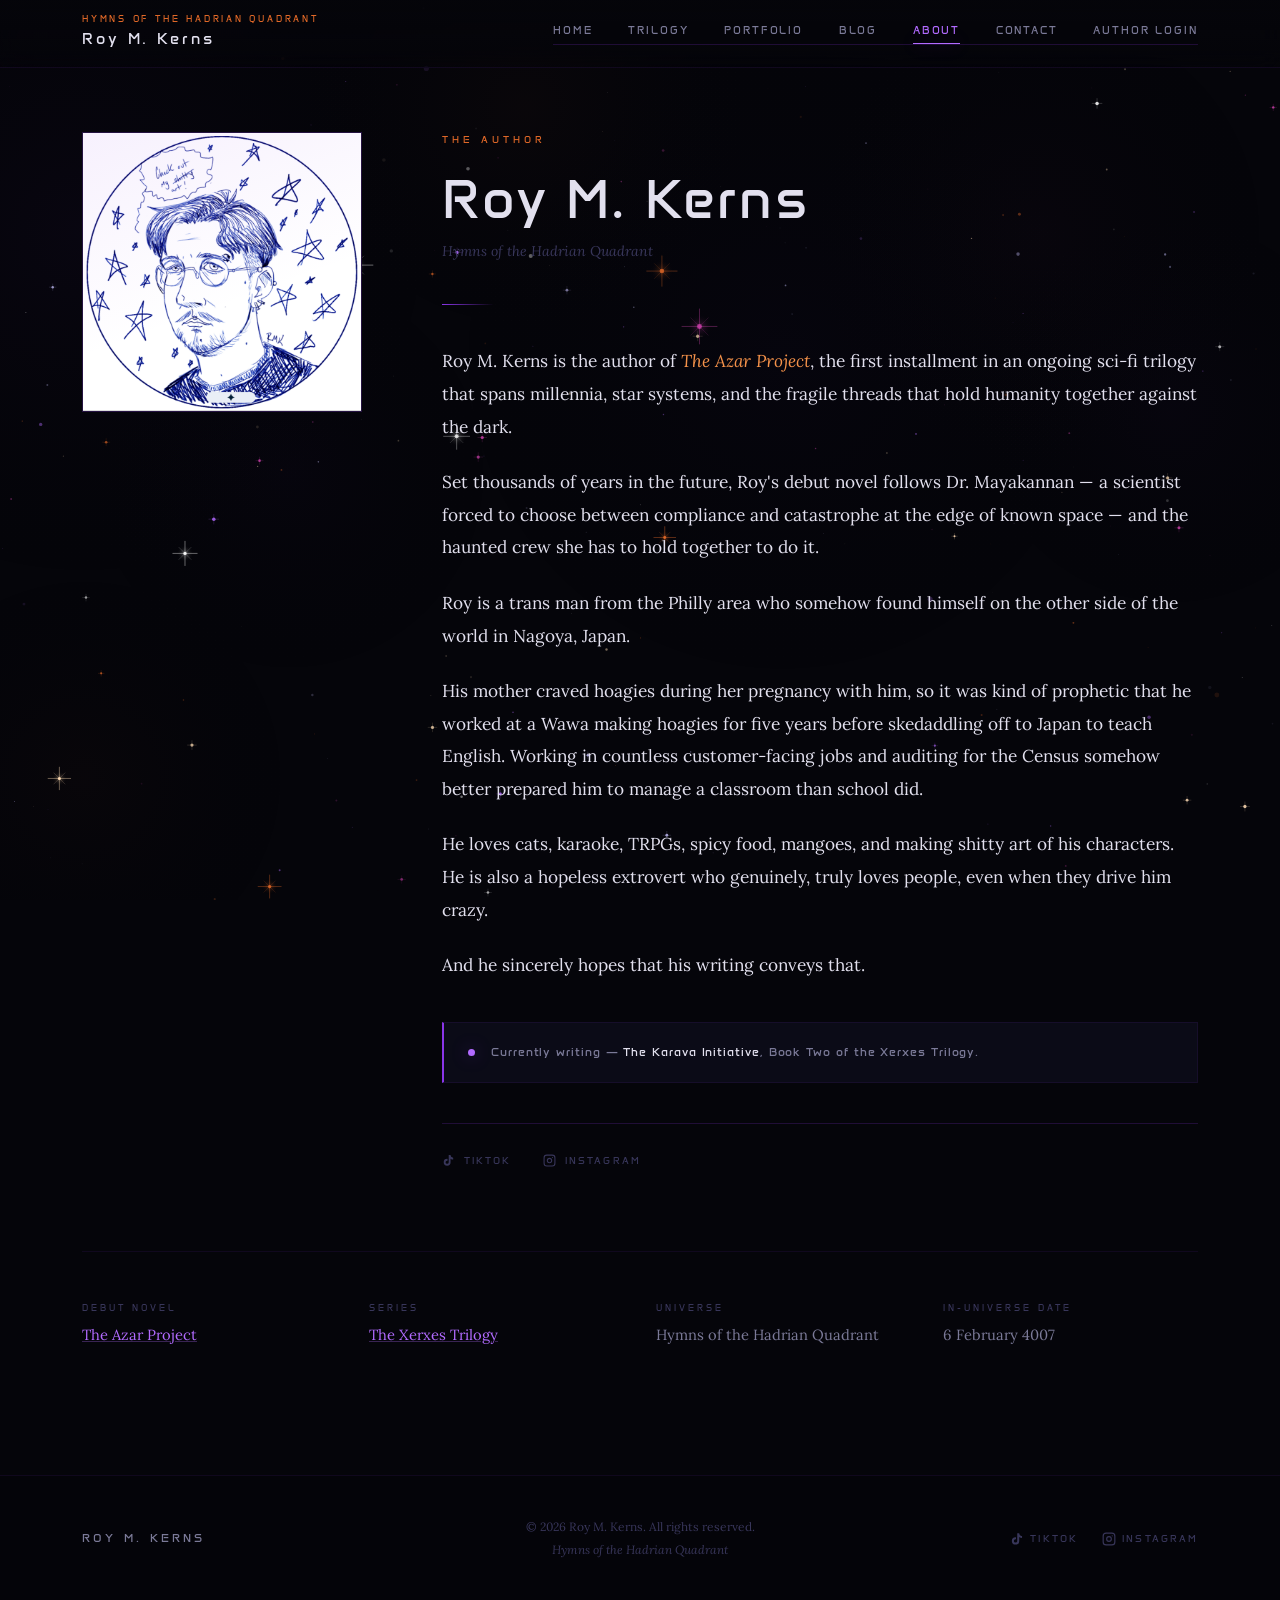
==== commit dc52a9a7: "IG handle upload on all pages" ====
--- a/html/about.html
+++ b/html/about.html
@@ -367,7 +367,7 @@
                                 </svg>
                                 TikTok
                             </a>
-                            <a href="https://www.instagram.com/YOURHANDLE"
+                            <a href="https://www.instagram.com/roymk_author"
                                class="about-social-link"
                                target="_blank" rel="noopener noreferrer"
                                role="listitem">
@@ -429,7 +429,7 @@
                     </svg>
                     TikTok
                 </a>
-                <a href="https://www.instagram.com/YOURHANDLE"
+                <a href="https://www.instagram.com/roymk_author"
                    class="footer-social-link" target="_blank" rel="noopener noreferrer" role="listitem">
                     <svg width="14" height="14" viewBox="0 0 24 24" fill="none"
                          stroke="currentColor" stroke-width="2"
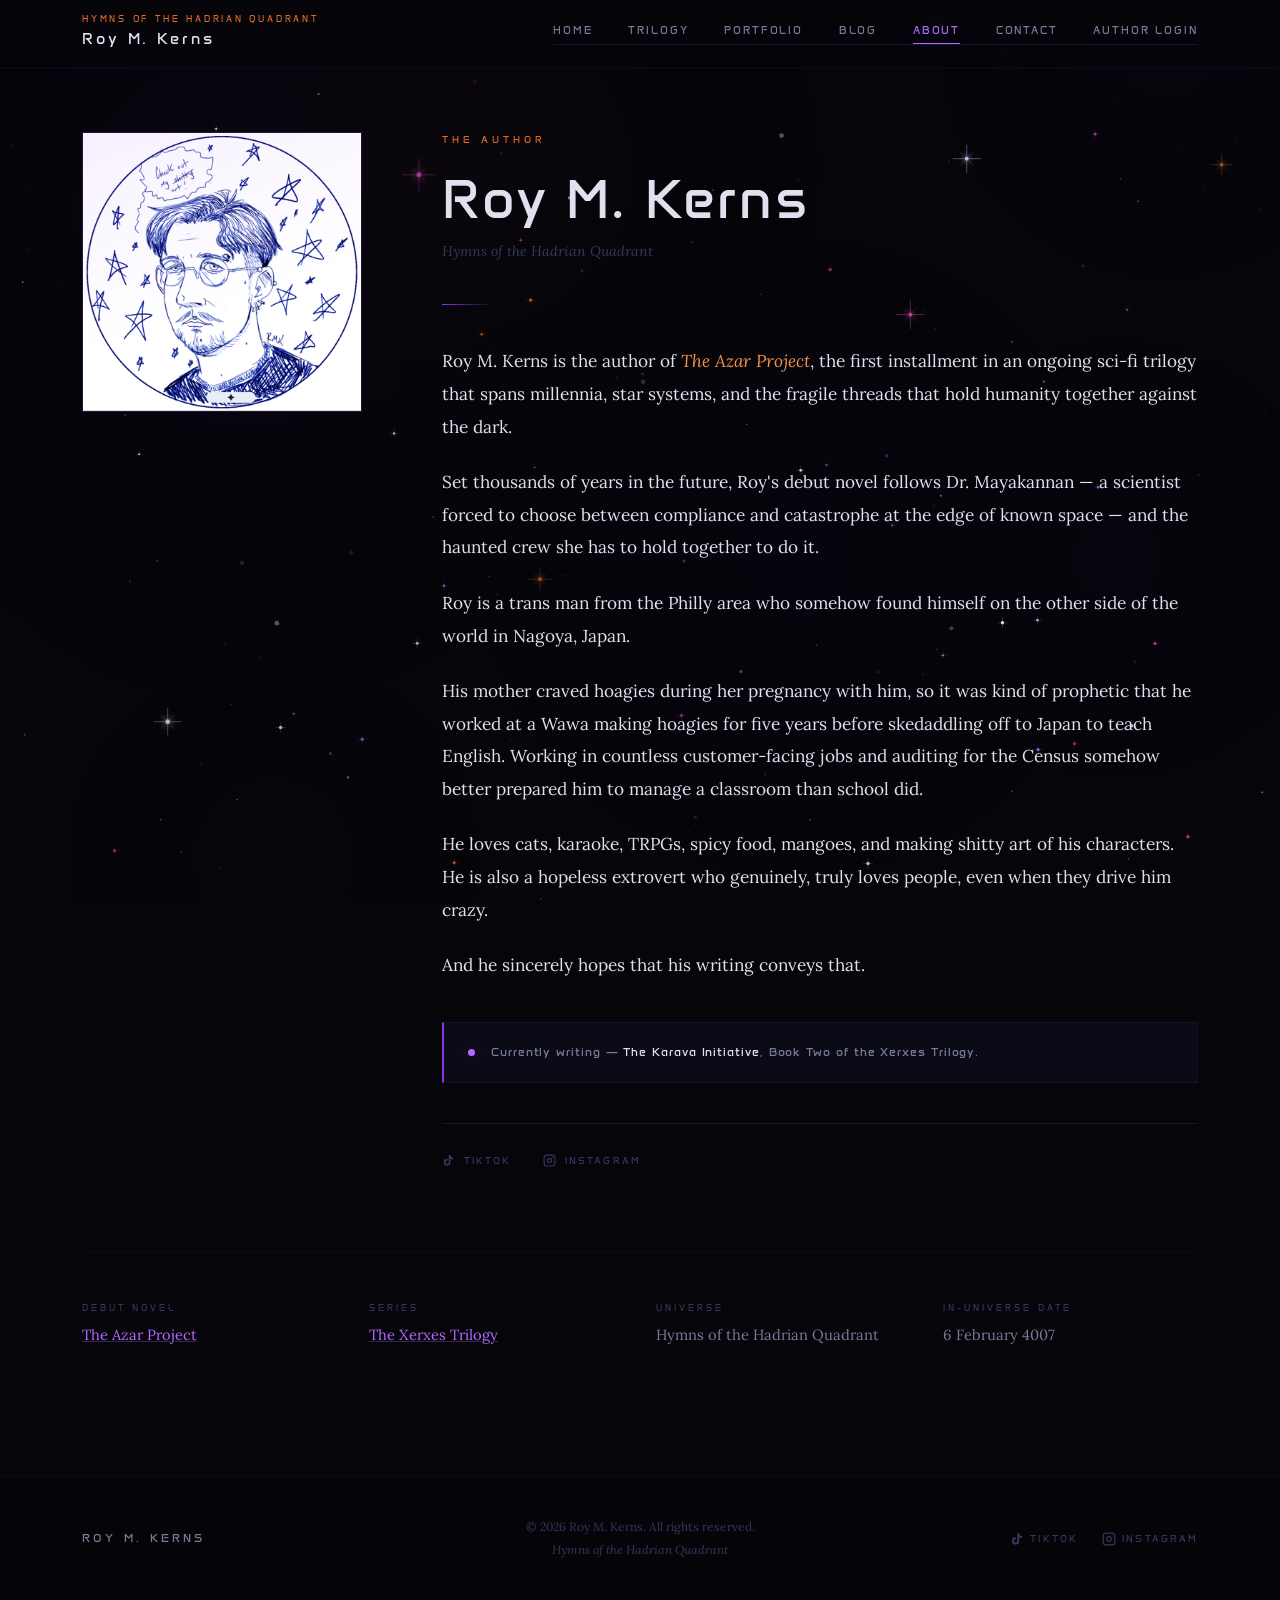
==== commit fd0bef9d: "favicon upload" ====
--- a/html/about.html
+++ b/html/about.html
@@ -6,7 +6,8 @@
     <title>About — Roy M. Kerns</title>
     <meta name="description" content="Roy M. Kerns is the author of The Azar Project and the Xerxes Trilogy, set within the Hymns of the Hadrian Quadrant universe.">
     <meta name="theme-color" content="#05050A">
-
+    <link rel="icon" type="../images/x-icon" href="../images/favicon.ico" />
+    <link rel="icon" type="../images/png" sizes="32x32" href="../images/favicon-32x32.png" />
     <link rel="preconnect" href="https://fonts.googleapis.com">
     <link rel="preconnect" href="https://fonts.gstatic.com" crossorigin>
     <link href="https://fonts.googleapis.com/css2?family=Anta&family=Lora:ital,wght@0,400;0,500;1,400&display=swap" rel="stylesheet">
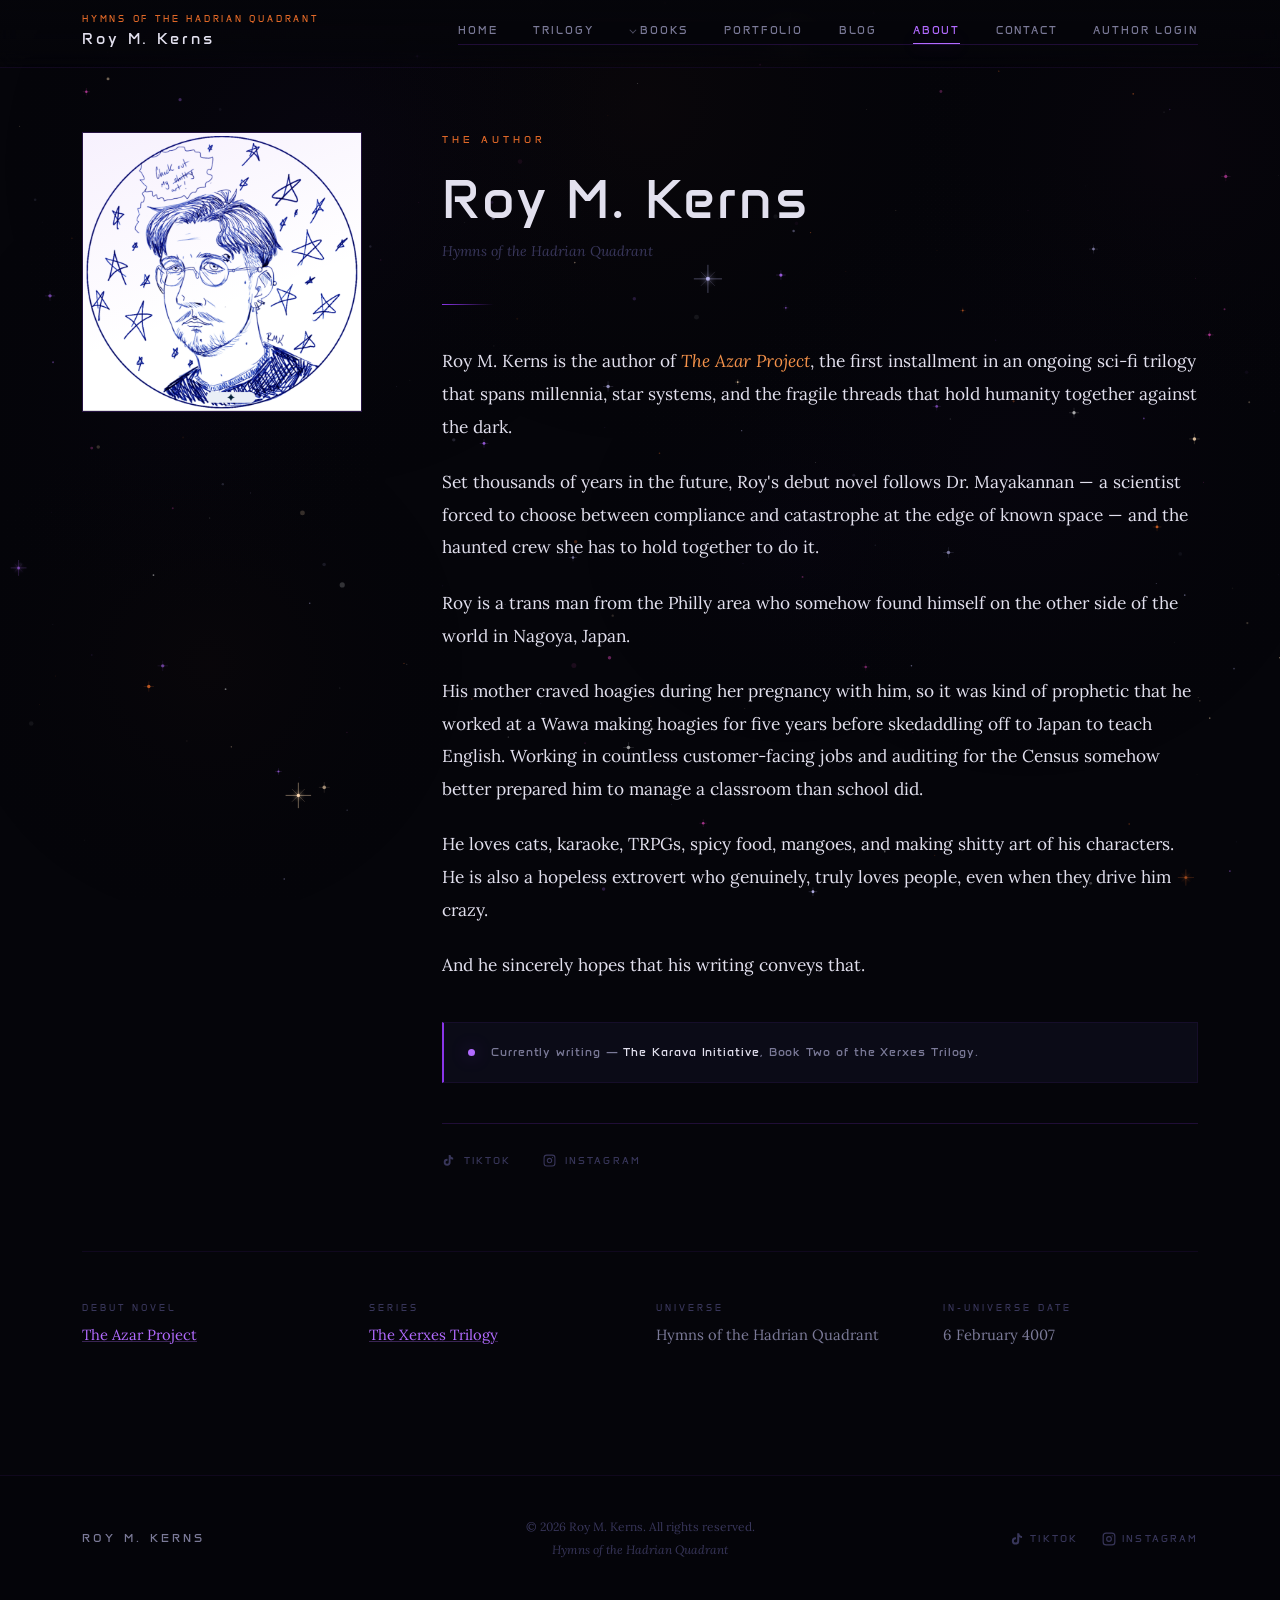
==== commit 09833089: "dropdown menu additions to every applicable page" ====
--- a/html/about.html
+++ b/html/about.html
@@ -283,6 +283,14 @@
             <ul class="nav-links" id="navLinks" role="list">
                 <li><a href="../index.html">Home</a></li>
                 <li><a href="trilogy.html">Trilogy</a></li>
+                <li class="nav-dropdown" id="navBooks">
+                    <a href="html/trilogy.html" id="navBooksToggle">Books</a>
+                    <div class="dropdown-menu" role="menu">
+                        <a href="html/azar.html" class="dropdown-item" role="menuitem">The Azar Project</a>
+                        <a href="html/karava.html" class="dropdown-item" role="menuitem">The Karava Initiative</a>
+                        <a href="html/bookthree.html" class="dropdown-item dropdown-item--pending" role="menuitem">[Book Three]</a>
+                    </div>
+                </li>
                 <li><a href="portfolio.html">Portfolio</a></li>
                 <li><a href="blog.html">Blog</a></li>
                 <li><a href="about.html">About</a></li>
--- a/css/styles.css
+++ b/css/styles.css
@@ -1169,3 +1169,152 @@
     clip: rect(0,0,0,0);
     border: 0;
 }
+
+/* ── NAV DROPDOWN ── */
+.nav-dropdown {
+    position: relative;
+}
+
+    .nav-dropdown > a {
+        display: flex;
+        align-items: center;
+        gap: 0.35rem;
+    }
+
+        /* Suppress the ::after underline animation that was
+           rendering as a coloured diagonal slash */
+        .nav-dropdown > a::after {
+            display: none !important;
+        }
+
+        /* Chevron uses ::before — no clash with ::after underline */
+        .nav-dropdown > a::before {
+            content: '';
+            display: inline-block;
+            width: 5px;
+            height: 5px;
+            border-right: 1.5px solid currentColor;
+            border-bottom: 1.5px solid currentColor;
+            transform: rotate(45deg) translateY(-2px);
+            transition: transform 0.2s ease;
+            flex-shrink: 0;
+            opacity: 0.65;
+        }
+
+    .nav-dropdown:hover > a::before,
+    .nav-dropdown.open > a::before {
+        transform: rotate(-135deg) translateY(2px);
+    }
+
+.dropdown-menu {
+    position: absolute;
+    top: 100%; /* flush to nav bottom */
+    left: 50%;
+    min-width: 220px;
+    background: rgba(5, 5, 10, 0.97);
+    border: 1px solid var(--border);
+    backdrop-filter: blur(12px);
+    -webkit-backdrop-filter: blur(12px);
+    display: flex;
+    flex-direction: column;
+    opacity: 0;
+    pointer-events: none;
+    /* padding-top creates an invisible bridge the
+               mouse can cross without losing hover state */
+    padding-top: 10px;
+    transform: translateX(-50%) translateY(-4px);
+    transition: opacity 0.18s ease, transform 0.18s ease;
+    z-index: 600;
+}
+
+    /* Actual visible panel sits below the bridge */
+    .dropdown-menu::after {
+        content: '';
+        position: absolute;
+        inset: 10px 0 0 0;
+        background: rgba(5, 5, 10, 0.97);
+        border: 1px solid var(--border);
+        z-index: -1;
+    }
+
+.nav-dropdown:hover .dropdown-menu,
+.nav-dropdown.open .dropdown-menu {
+    opacity: 1;
+    pointer-events: auto;
+    transform: translateX(-50%) translateY(0);
+}
+
+.dropdown-item {
+    font-family: var(--font-display);
+    font-size: 0.65rem;
+    letter-spacing: 0.14em;
+    color: var(--text-muted);
+    text-transform: uppercase;
+    padding: 0.8rem 1.25rem;
+    text-decoration: none;
+    transition: background 0.2s ease, color 0.2s ease;
+    border-bottom: 1px solid var(--border-sub);
+    white-space: nowrap;
+    position: relative;
+    z-index: 1;
+}
+
+    .dropdown-item:last-child {
+        border-bottom: none;
+    }
+
+    /* Kill nav underline on dropdown items */
+    .dropdown-item::after {
+        display: none !important;
+    }
+
+    .dropdown-item::before {
+        display: none !important;
+    }
+
+    .dropdown-item:hover {
+        background: var(--bg-elevated);
+        color: var(--purple-light);
+    }
+
+.dropdown-item--pending {
+    color: var(--text-dim);
+}
+
+    .dropdown-item--pending:hover {
+        color: var(--text-muted);
+    }
+
+/* ── MOBILE DROPDOWN ── */
+@media (max-width: 640px) {
+    .dropdown-menu {
+        position: static;
+        transform: none !important;
+        opacity: 1;
+        pointer-events: auto;
+        border: none;
+        border-top: 1px solid var(--border-sub);
+        backdrop-filter: none;
+        background: rgba(5, 5, 10, 0.6);
+        display: none;
+        min-width: 0;
+        width: 100%;
+        padding-top: 0;
+    }
+
+        .dropdown-menu::after {
+            display: none;
+        }
+
+    .nav-dropdown > a::after {
+        display: none !important;
+    }
+
+    .nav-dropdown.open .dropdown-menu {
+        display: flex;
+    }
+
+    .nav-dropdown > a {
+        justify-content: center;
+    }
+}
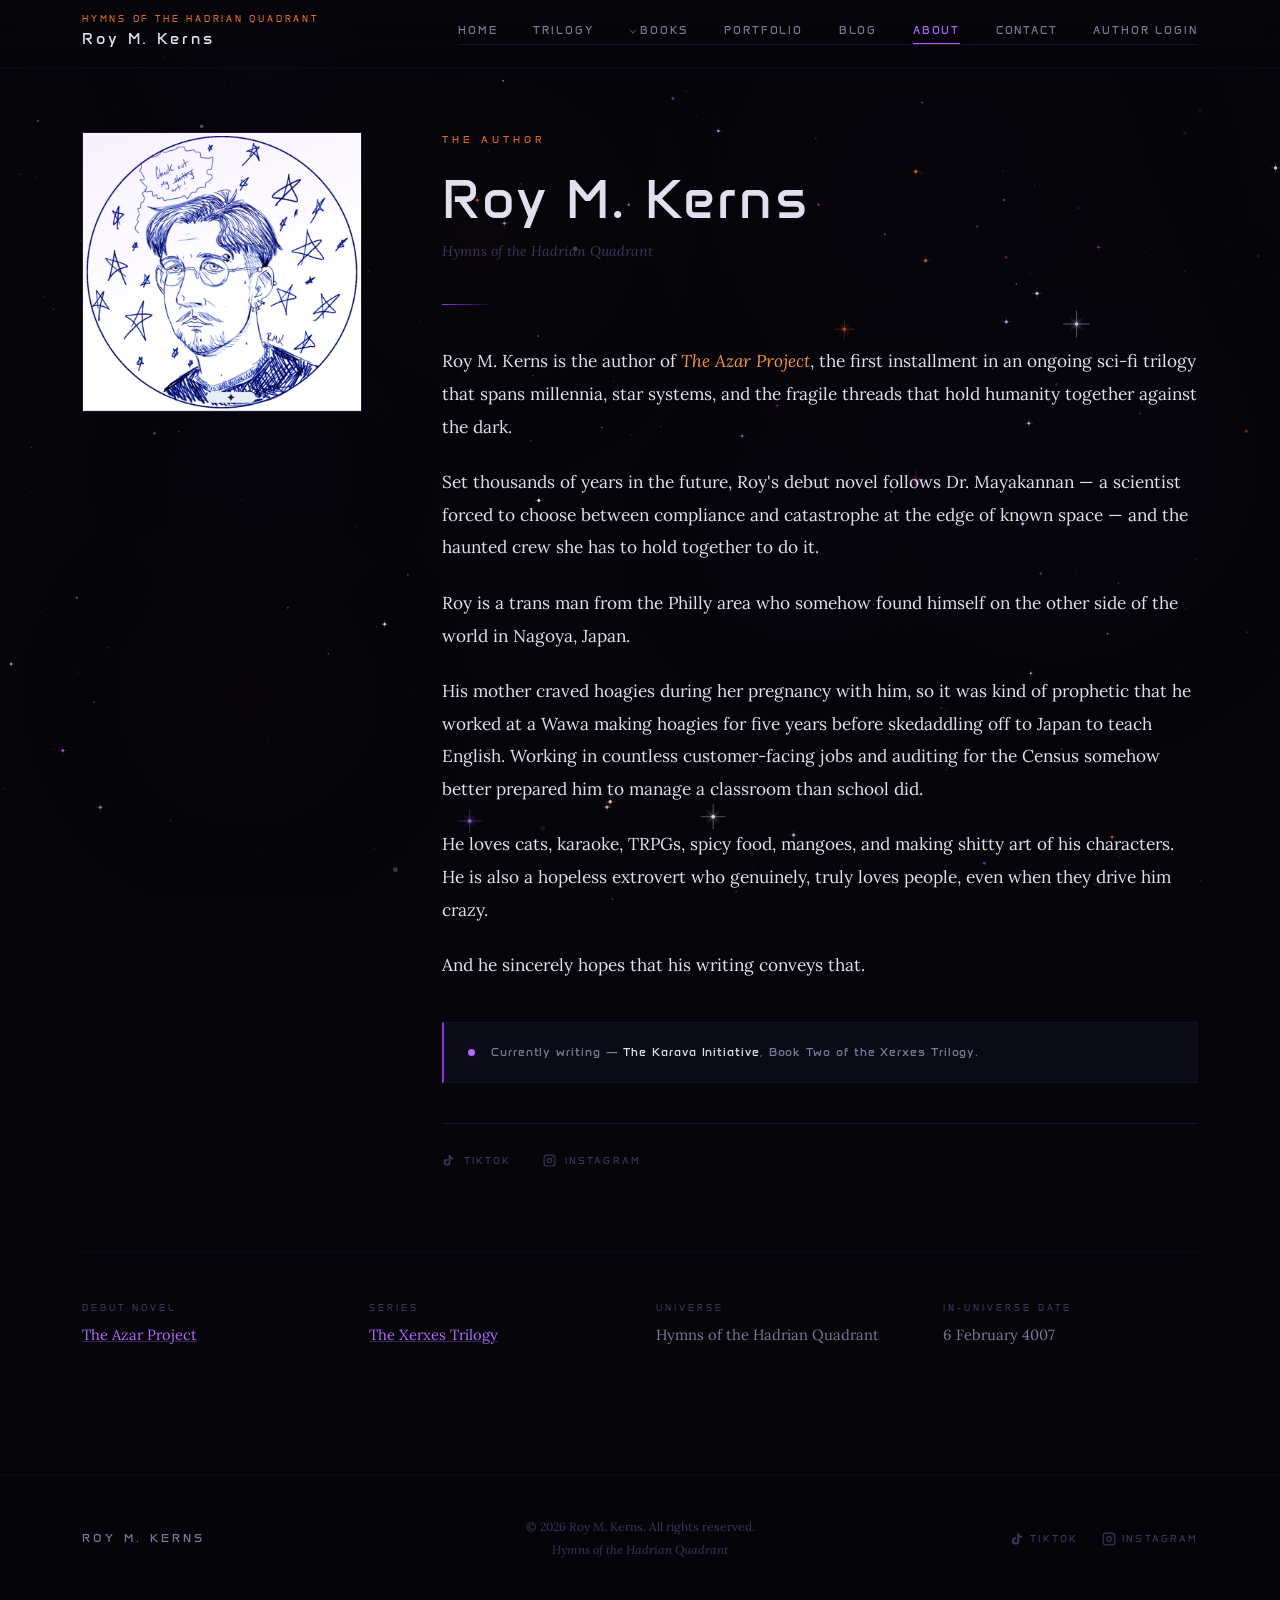
==== commit bf5ecab2: "bug fix for dropdown menu selections" ====
--- a/html/about.html
+++ b/html/about.html
@@ -284,11 +284,11 @@
                 <li><a href="../index.html">Home</a></li>
                 <li><a href="trilogy.html">Trilogy</a></li>
                 <li class="nav-dropdown" id="navBooks">
-                    <a href="html/trilogy.html" id="navBooksToggle">Books</a>
+                    <a href="trilogy.html" id="navBooksToggle">Books</a>
                     <div class="dropdown-menu" role="menu">
-                        <a href="html/azar.html" class="dropdown-item" role="menuitem">The Azar Project</a>
-                        <a href="html/karava.html" class="dropdown-item" role="menuitem">The Karava Initiative</a>
-                        <a href="html/bookthree.html" class="dropdown-item dropdown-item--pending" role="menuitem">[Book Three]</a>
+                        <a href="azar.html" class="dropdown-item" role="menuitem">The Azar Project</a>
+                        <a href="karava.html" class="dropdown-item" role="menuitem">The Karava Initiative</a>
+                        <a href="bookthree.html" class="dropdown-item dropdown-item--pending" role="menuitem">[Book Three]</a>
                     </div>
                 </li>
                 <li><a href="portfolio.html">Portfolio</a></li>
